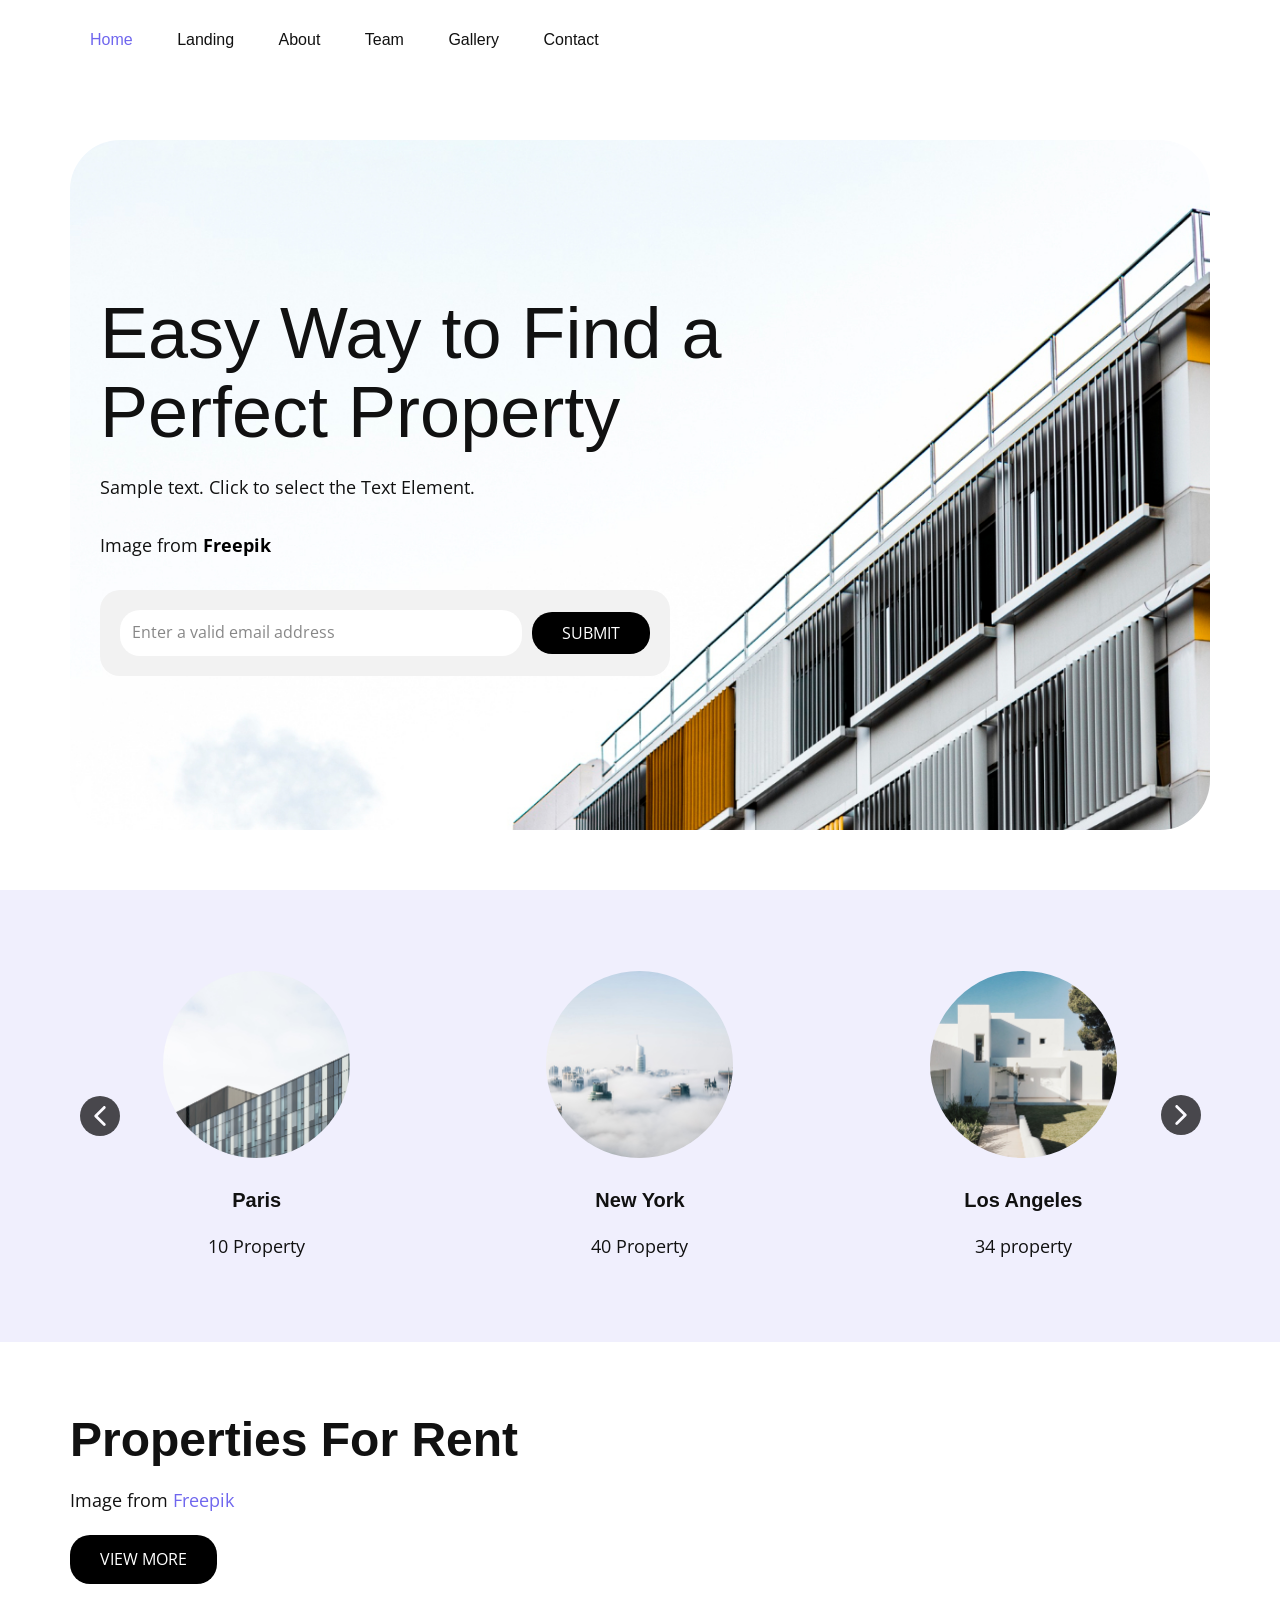
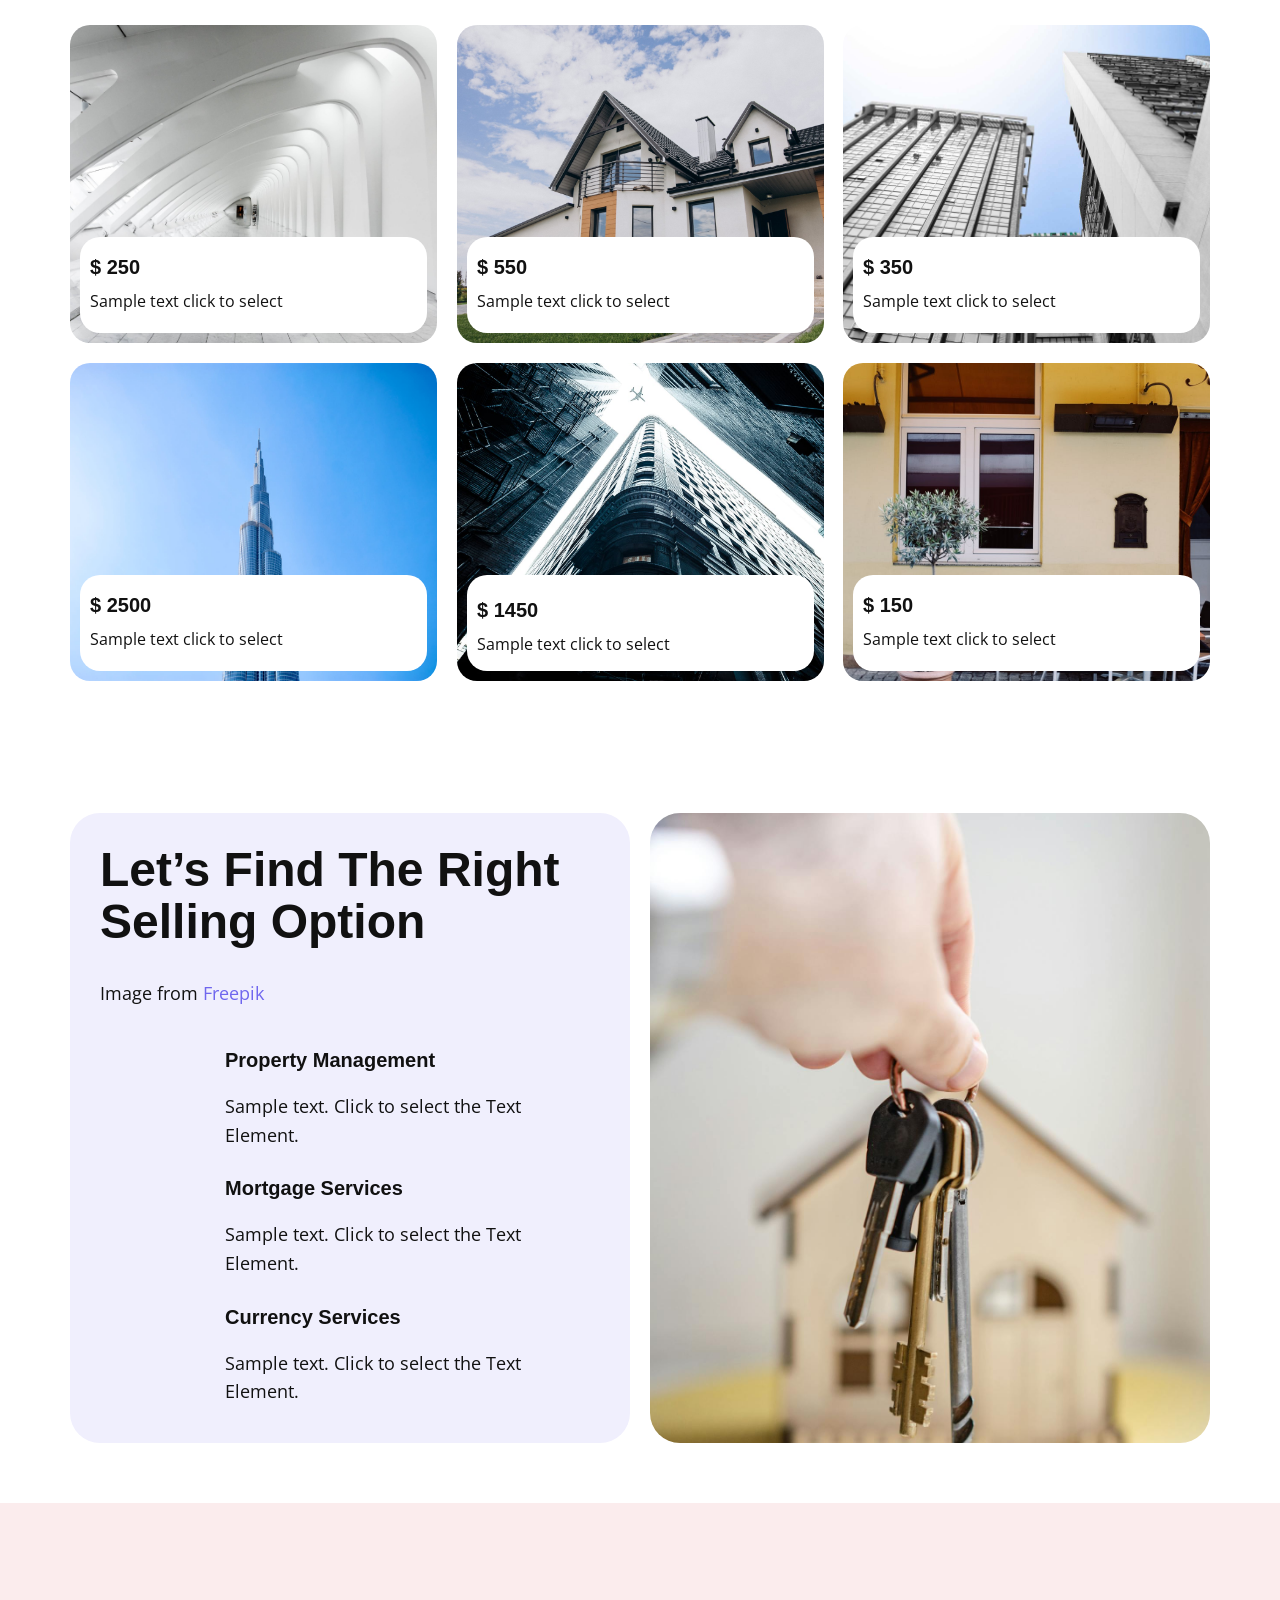
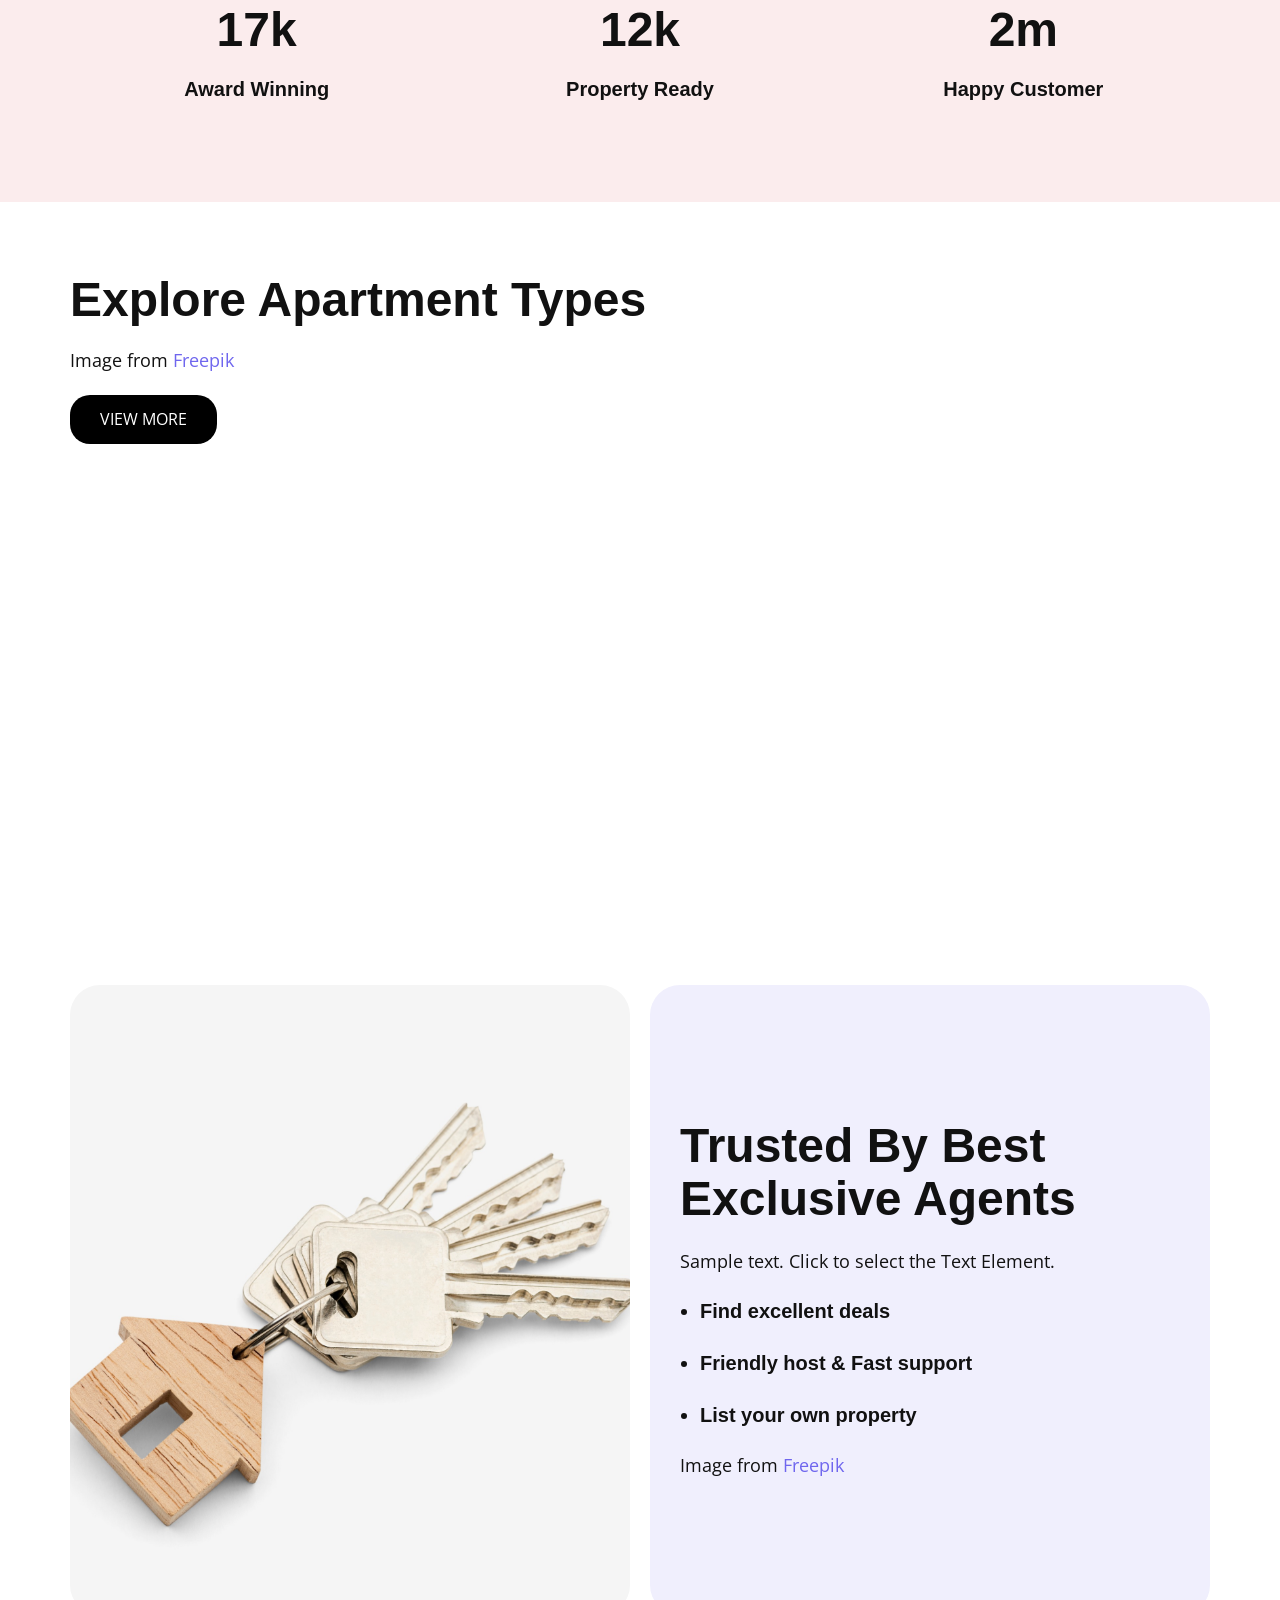
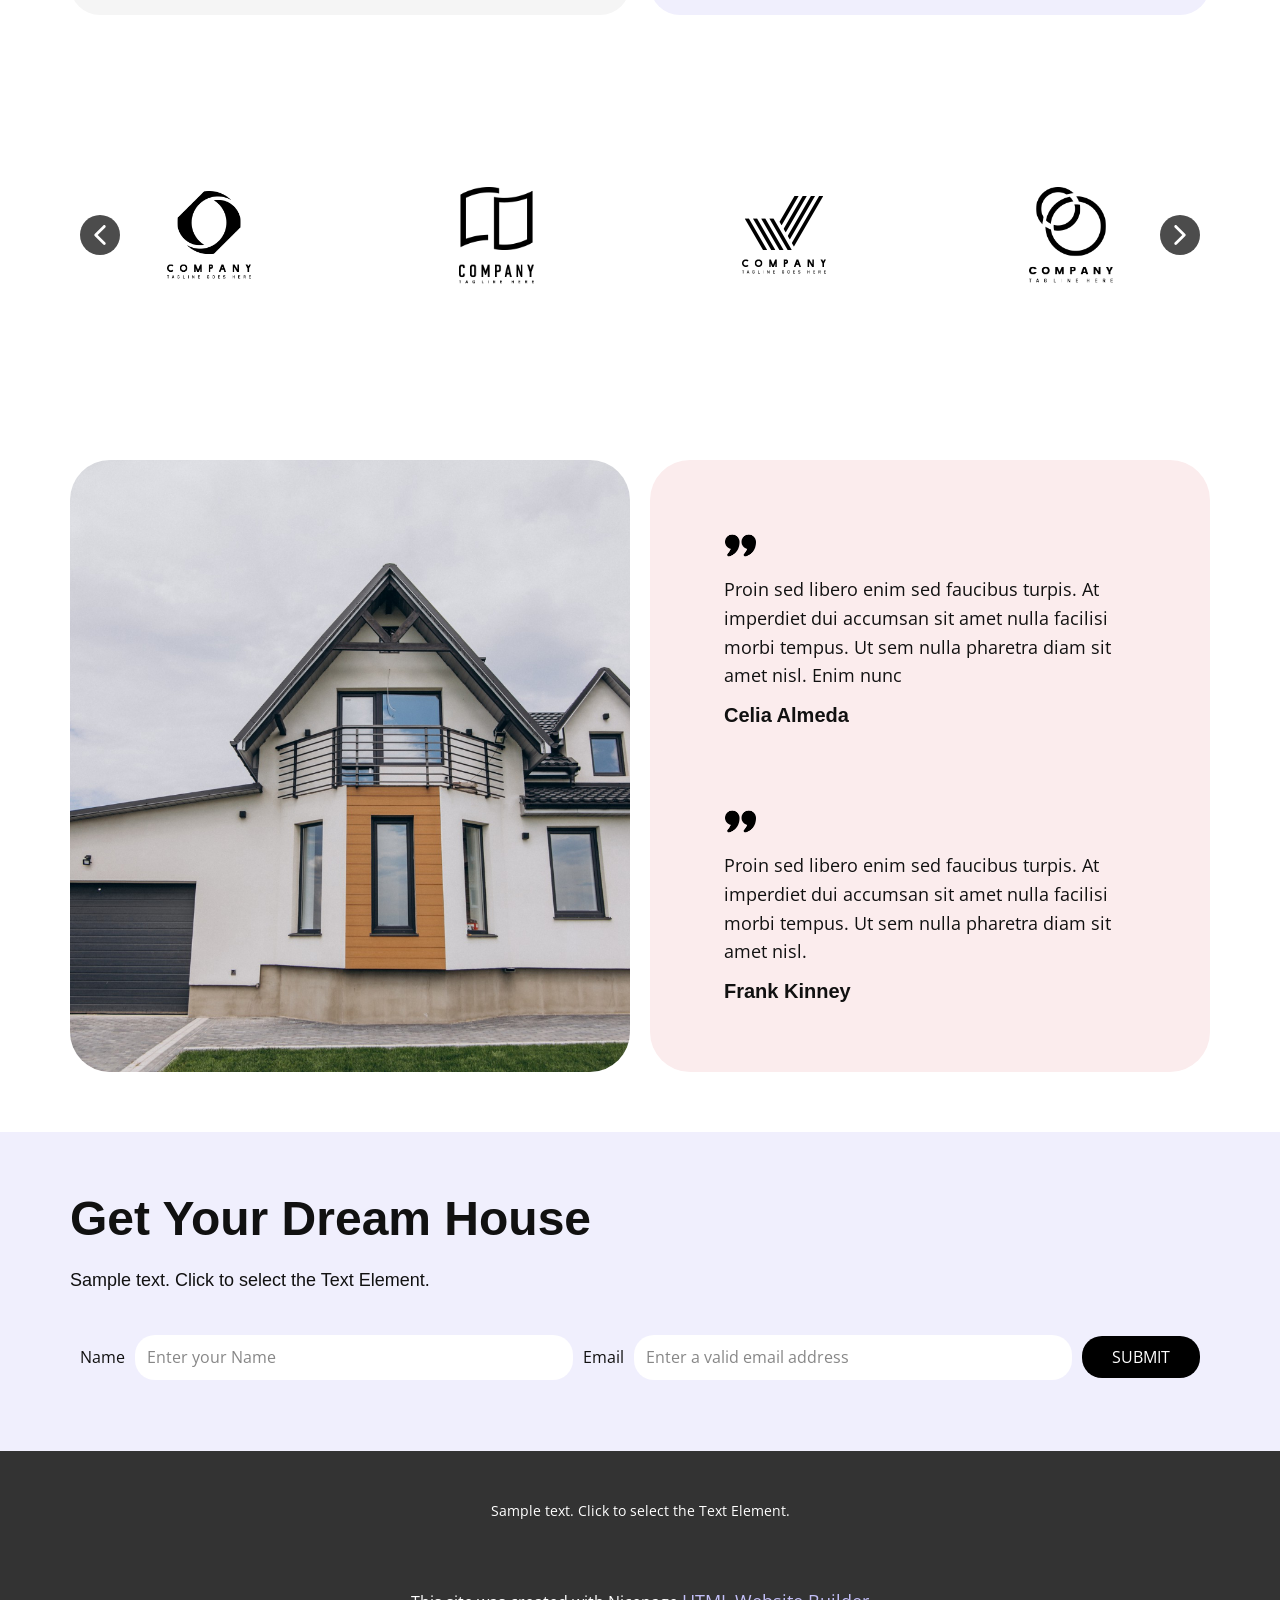
==== index.html @ 51d6edfe "Inital Commit" ====
<!doctype html>
<html style="font-size: 16px" lang="en">
  <head>
    <meta name="viewport" content="width=device-width, initial-scale=1.0" />
    <meta charset="utf-8" />
    <meta
      name="keywords"
      content="​Easy Way to Find a Perfect Property, ​Properties For Rent, ​Let’s Find The Right Selling Option, 20k, 14k, 2m, ​​Explore Apartment Types, ​Trusted By Best Exclusive Agents, ​Get Your Dream House"
    />
    <meta name="description" content="" />
    <title>Home</title>
    <link rel="stylesheet" href="nicepage.css" media="screen" />
    <link rel="stylesheet" href="index.css" media="screen" />
    <script
      class="u-script"
      type="text/javascript"
      src="jquery.js"
      defer=""
    ></script>
    <script
      class="u-script"
      type="text/javascript"
      src="nicepage.js"
      defer=""
    ></script>
    <meta name="generator" content="Nicepage 8.5.1, nicepage.com" />

    <link
      id="u-page-google-font"
      rel="stylesheet"
      href="https://fonts.googleapis.com/css2?display=swap&amp;family=Roboto:ital,wght@0,100;0,200;0,300;0,400;0,500;0,600;0,700;0,800;0,900;1,100;1,200;1,300;1,400;1,500;1,600;1,700;1,800;1,900&amp;family=Open+Sans:ital,wght@0,300;0,400;0,500;0,600;0,700;0,800;1,300;1,400;1,500;1,600;1,700;1,800"
    />
    <script type="application/ld+json">
      {
        "@context": "http://schema.org",
        "@type": "Organization",
        "name": ""
      }
    </script>
    <meta name="theme-color" content="#6f66ee" />
    <meta property="og:title" content="Home" />
    <meta property="og:type" content="website" />
    <meta name="referrer" content="origin" />
    <meta data-intl-tel-input-cdn-path="intlTelInput/" />
  </head>
  <body
    data-home-page="Home.html"
    data-home-page-title="Home"
    data-path-to-root="./"
    data-include-products="false"
    class="u-body u-clearfix u-xl-mode"
    data-lang="en"
  >
    <header
      class="u-clearfix u-container-align-left u-header u-header"
      id="sec-6772"
    >
      <div class="u-clearfix u-sheet u-valign-middle u-sheet-1">
        <nav
          class="u-menu u-menu-one-level u-offcanvas u-menu-1"
          role="navigation"
          aria-label="Menu navigation"
        >
          <div
            class="menu-collapse u-custom-font u-font-ubuntu"
            style="font-size: 1rem; letter-spacing: 0px; font-weight: 700"
          >
            <a
              class="u-button-style u-custom-left-right-menu-spacing u-custom-padding-bottom u-custom-text-hover-color u-custom-top-bottom-menu-spacing u-hamburger-link u-nav-link u-text-active-palette-1-base u-text-hover-palette-2-base"
              href="#"
              tabindex="-1"
              aria-label="Open menu"
              aria-controls="7972"
            >
              <svg class="u-svg-link" viewBox="0 0 24 24">
                <use xlink:href="#menu-hamburger"></use>
              </svg>
              <svg
                class="u-svg-content"
                version="1.1"
                id="menu-hamburger"
                viewBox="0 0 16 16"
                x="0px"
                y="0px"
                xmlns:xlink="http://www.w3.org/1999/xlink"
                xmlns="http://www.w3.org/2000/svg"
              >
                <g>
                  <rect y="1" width="16" height="2"></rect>
                  <rect y="7" width="16" height="2"></rect>
                  <rect y="13" width="16" height="2"></rect>
                </g>
              </svg>
            </a>
          </div>
          <div class="u-custom-menu u-nav-container">
            <ul
              class="u-custom-font u-font-ubuntu u-nav u-unstyled u-nav-1"
              role="menubar"
            >
              <li class="u-nav-item" role="none">
                <a
                  class="u-button-style u-nav-link u-text-active-palette-1-base u-text-hover-palette-1-light-2 u-nav-link-2"
                  href="./index.html"
                  role="menuitem"
                  >Home</a
                >
              </li>
              <li class="u-nav-item" role="none">
                <a
                  class="u-button-style u-nav-link u-text-active-palette-1-base u-text-hover-palette-1-light-2 u-nav-link-2"
                  href="Landing.html"
                  role="menuitem"
                  >Landing</a
                >
              </li>
              <li class="u-nav-item" role="none">
                <a
                  class="u-button-style u-nav-link u-text-active-palette-1-base u-text-hover-palette-1-light-2 u-nav-link-2"
                  href="About.html"
                  role="menuitem"
                  >About</a
                >
              </li>
              <li class="u-nav-item" role="none">
                <a
                  class="u-button-style u-nav-link u-text-active-palette-1-base u-text-hover-palette-1-light-2 u-nav-link-2"
                  href="Team.html"
                  role="menuitem"
                  >Team</a
                >
              </li>
              <li class="u-nav-item" role="none">
                <a
                  class="u-button-style u-nav-link u-text-active-palette-1-base u-text-hover-palette-1-light-2 u-nav-link-2"
                  href="Gallery.html"
                  role="menuitem"
                  >Gallery</a
                >
              </li>
              <li class="u-nav-item" role="none">
                <a
                  class="u-button-style u-nav-link u-text-active-palette-1-base u-text-hover-palette-1-light-2 u-nav-link-2"
                  href="Contact.html"
                  role="menuitem"
                  >Contact</a
                >
              </li>
            </ul>
          </div>
          <div
            class="u-custom-menu u-nav-container-collapse"
            id="7972"
            role="region"
            aria-label="Menu panel"
          >
            <div
              class="u-black u-container-style u-inner-container-layout u-opacity u-opacity-95 u-sidenav"
            >
              <div class="u-inner-container-layout u-sidenav-overflow">
                <div
                  class="u-menu-close"
                  tabindex="-1"
                  aria-label="Close menu"
                ></div>
                <ul
                  class="u-align-center u-nav u-popupmenu-items u-unstyled u-nav-2"
                >
                  <li class="u-nav-item">
                    <a class="u-button-style u-nav-link" href="./index.html"
                      >Home</a
                    >
                  </li>
                  <li class="u-nav-item">
                    <a class="u-button-style u-nav-link" href="Landing.html"
                      >Landing</a
                    >
                  </li>
                  <li class="u-nav-item">
                    <a class="u-button-style u-nav-link" href="About.html"
                      >About</a
                    >
                  </li>
                  <li class="u-nav-item">
                    <a class="u-button-style u-nav-link" href="Team.html"
                      >Team</a
                    >
                  </li>
                  <li class="u-nav-item">
                    <a class="u-button-style u-nav-link" href="Gallery.html"
                      >Gallery</a
                    >
                  </li>
                  <li class="u-nav-item">
                    <a class="u-button-style u-nav-link" href="Contact.html"
                      >Contact</a
                    >
                  </li>
                </ul>
              </div>
            </div>
            <div class="u-black u-menu-overlay u-opacity u-opacity-70"></div>
          </div>
        </nav>
      </div>
    </header>
    <section class="u-clearfix u-container-align-left u-section-1" id="block-1">
      <div
        class="u-clearfix u-sheet u-valign-middle-lg u-valign-middle-xl u-sheet-1"
      >
        <div
          class="u-container-style u-expanded-width u-group u-image u-radius-50 u-shape-round u-image-1"
          data-image-width="1500"
          data-image-height="1071"
          data-animation-name="customAnimationIn"
          data-animation-duration="2000"
        >
          <div class="u-container-layout u-valign-middle u-container-layout-1">
            <h1 class="u-text u-text-1">Easy Way to Find a Perfect Property</h1>
            <p class="u-text u-text-default u-text-2">
              Sample text. Click to select the Text Element.
            </p>
            <p class="u-text u-text-default u-text-3">
              Image from
              <a
                href="https://freepik.com"
                class="u-active-none u-border-none u-btn u-button-link u-button-style u-hover-none u-none u-text-black u-btn-1"
                >Freepik</a
              >
            </p>
            <div class="u-form u-grey-5 u-radius-20 u-form-1">
              <form
                action="https://service.nicepagesrv.com/form/v4/form-process"
                class="u-clearfix u-form-horizontal u-form-spacing-10 u-inner-form"
                source="email"
                name="form"
                style="padding: 20px"
              >
                <div class="u-form-email u-form-group u-label-none">
                  <label for="email-3a86" class="u-label">Email</label>
                  <input
                    type="email"
                    placeholder="Enter a valid email address"
                    id="email-3a86"
                    name="email"
                    class="u-border-none u-input u-input-rectangle u-radius-20"
                    required=""
                  />
                </div>
                <div
                  class="u-align-left u-form-group u-form-submit u-label-none"
                >
                  <a
                    href="#"
                    class="u-black u-border-none u-btn u-btn-submit u-button-style u-btn-2"
                    >Submit</a
                  >
                  <input
                    type="submit"
                    value="submit"
                    class="u-form-control-hidden"
                  />
                </div>
                <div class="u-form-send-message u-form-send-success">
                  Thank you! Your message has been sent.
                </div>
                <div class="u-form-send-error u-form-send-message">
                  Unable to send your message. Please fix errors then try again.
                </div>
                <input type="hidden" value="" name="recaptchaResponse" />
                <input
                  type="hidden"
                  name="formServices"
                  value="bd0cf297-2c8f-965a-3916-5ac35c7f8e2f"
                />
              </form>
            </div>
          </div>
        </div>
      </div>
    </section>
    <section class="u-clearfix u-palette-1-light-3 u-section-2" id="block-2">
      <div class="u-clearfix u-sheet u-sheet-1">
        <div class="u-expanded-width u-layout-horizontal u-list u-list-1">
          <div class="u-repeater u-repeater-1">
            <div
              class="u-container-align-center u-container-style u-list-item u-repeater-item"
            >
              <div
                class="u-container-layout u-similar-container u-valign-middle u-container-layout-1"
              >
                <div
                  class="u-image u-image-circle u-image-1"
                  alt=""
                  data-image-width="2250"
                  data-image-height="1500"
                ></div>
                <h5 class="u-align-center u-text u-text-default u-text-1">
                  Paris
                </h5>
                <p class="u-align-center u-text u-text-default u-text-2">
                  10 Property
                </p>
              </div>
            </div>
            <div
              class="u-container-align-center u-container-style u-list-item u-repeater-item"
            >
              <div
                class="u-container-layout u-similar-container u-valign-middle u-container-layout-2"
              >
                <div
                  class="u-image u-image-circle u-image-2"
                  alt=""
                  data-image-width="2250"
                  data-image-height="1500"
                ></div>
                <h5 class="u-align-center u-text u-text-default u-text-3">
                  New York
                </h5>
                <p class="u-align-center u-text u-text-default u-text-4">
                  40 Property
                </p>
              </div>
            </div>
            <div
              class="u-container-align-center u-container-style u-list-item u-repeater-item"
            >
              <div
                class="u-container-layout u-similar-container u-valign-middle u-container-layout-3"
              >
                <div
                  class="u-image u-image-circle u-image-3"
                  alt=""
                  data-image-width="1500"
                  data-image-height="1500"
                ></div>
                <h5 class="u-align-center u-text u-text-default u-text-5">
                  Los Angeles
                </h5>
                <p class="u-align-center u-text u-text-default u-text-6">
                  34 property
                </p>
              </div>
            </div>
            <div
              class="u-container-align-center u-container-style u-list-item u-repeater-item"
            >
              <div
                class="u-container-layout u-similar-container u-valign-middle u-container-layout-4"
              >
                <div
                  class="u-image u-image-circle u-image-4"
                  alt=""
                  data-image-width="2250"
                  data-image-height="1500"
                ></div>
                <h5 class="u-align-center u-text u-text-default u-text-7">
                  Chicago
                </h5>
                <p class="u-align-center u-text u-text-default u-text-8">
                  20 Property
                </p>
              </div>
            </div>
            <div
              class="u-container-align-center u-container-style u-list-item u-repeater-item"
            >
              <div
                class="u-container-layout u-similar-container u-valign-middle u-container-layout-5"
              >
                <div
                  class="u-image u-image-circle u-image-5"
                  alt=""
                  data-image-width="1006"
                  data-image-height="1500"
                ></div>
                <h5 class="u-align-center u-text u-text-default u-text-9">
                  Verona
                </h5>
                <p class="u-align-center u-text u-text-default u-text-10">
                  60 Property
                </p>
              </div>
            </div>
            <div
              class="u-container-align-center u-container-style u-list-item u-repeater-item"
            >
              <div
                class="u-container-layout u-similar-container u-valign-middle u-container-layout-6"
              >
                <div
                  class="u-image u-image-circle u-image-6"
                  alt=""
                  data-image-width="1200"
                  data-image-height="1500"
                ></div>
                <h5 class="u-align-center u-text u-text-default u-text-11">
                  Tokio
                </h5>
                <p class="u-align-center u-text u-text-default u-text-12">
                  56 Property
                </p>
              </div>
            </div>
            <div
              class="u-container-align-center u-container-style u-list-item u-repeater-item"
            >
              <div
                class="u-container-layout u-similar-container u-valign-middle u-container-layout-7"
              >
                <div
                  class="u-image u-image-circle u-image-7"
                  alt=""
                  data-image-width="2250"
                  data-image-height="1500"
                ></div>
                <h5 class="u-align-center u-text u-text-default u-text-13">
                  Pekin
                </h5>
                <p class="u-align-center u-text u-text-default u-text-14">
                  60 Property
                </p>
              </div>
            </div>
          </div>
          <a
            class="u-absolute-vcenter u-black u-gallery-nav u-gallery-nav-prev u-icon-circle u-opacity u-opacity-70 u-spacing-10 u-gallery-nav-1"
            href="#"
            role="button"
            ><span aria-hidden="true">
              <svg viewBox="0 0 451.847 451.847">
                <path
                  d="M97.141,225.92c0-8.095,3.091-16.192,9.259-22.366L300.689,9.27c12.359-12.359,32.397-12.359,44.751,0
c12.354,12.354,12.354,32.388,0,44.748L173.525,225.92l171.903,171.909c12.354,12.354,12.354,32.391,0,44.744
c-12.354,12.365-32.386,12.365-44.745,0l-194.29-194.281C100.226,242.115,97.141,234.018,97.141,225.92z"
                ></path></svg></span
            ><span class="sr-only">
              <svg viewBox="0 0 451.847 451.847">
                <path
                  d="M97.141,225.92c0-8.095,3.091-16.192,9.259-22.366L300.689,9.27c12.359-12.359,32.397-12.359,44.751,0
c12.354,12.354,12.354,32.388,0,44.748L173.525,225.92l171.903,171.909c12.354,12.354,12.354,32.391,0,44.744
c-12.354,12.365-32.386,12.365-44.745,0l-194.29-194.281C100.226,242.115,97.141,234.018,97.141,225.92z"
                ></path></svg
            ></span>
          </a>
          <a
            class="u-black u-gallery-nav u-gallery-nav-next u-icon-circle u-opacity u-opacity-70 u-spacing-10 u-gallery-nav-2"
            href="#"
            role="button"
            ><span aria-hidden="true">
              <svg viewBox="0 0 451.846 451.847">
                <path
                  d="M345.441,248.292L151.154,442.573c-12.359,12.365-32.397,12.365-44.75,0c-12.354-12.354-12.354-32.391,0-44.744
L278.318,225.92L106.409,54.017c-12.354-12.359-12.354-32.394,0-44.748c12.354-12.359,32.391-12.359,44.75,0l194.287,194.284
c6.177,6.18,9.262,14.271,9.262,22.366C354.708,234.018,351.617,242.115,345.441,248.292z"
                ></path></svg></span
            ><span class="sr-only">
              <svg viewBox="0 0 451.846 451.847">
                <path
                  d="M345.441,248.292L151.154,442.573c-12.359,12.365-32.397,12.365-44.75,0c-12.354-12.354-12.354-32.391,0-44.744
L278.318,225.92L106.409,54.017c-12.354-12.359-12.354-32.394,0-44.748c12.354-12.359,32.391-12.359,44.75,0l194.287,194.284
c6.177,6.18,9.262,14.271,9.262,22.366C354.708,234.018,351.617,242.115,345.441,248.292z"
                ></path></svg
            ></span>
          </a>
        </div>
      </div>
    </section>
    <section class="u-clearfix u-container-align-left u-section-3" id="block-3">
      <div class="u-clearfix u-sheet u-valign-middle u-sheet-1">
        <h2 class="u-align-left u-text u-text-default u-text-1">
          Properties For Rent
        </h2>
        <p class="u-align-left u-text u-text-default u-text-2">
          Image from
          <a
            href="https://freepik.com"
            class="u-active-none u-border-none u-btn u-button-link u-button-style u-hover-none u-none u-text-palette-1-base u-btn-1"
            >Freepik</a
          >
        </p>
        <a href="#" class="u-align-left u-btn u-button-style u-btn-2"
          >view more</a
        >
        <div class="u-expanded-width u-list u-list-1">
          <div class="u-repeater u-repeater-1">
            <div
              class="u-container-style u-image u-image-round u-list-item u-radius-20 u-repeater-item u-image-1"
              data-image-width="2247"
              data-image-height="1500"
              data-animation-name="customAnimationIn"
              data-animation-duration="2000"
            >
              <div
                class="u-container-layout u-similar-container u-valign-bottom u-container-layout-1"
              >
                <div
                  class="u-container-style u-expanded-width u-group u-radius-20 u-shape-round u-white u-group-1"
                >
                  <div
                    class="u-container-layout u-valign-middle u-container-layout-2"
                  >
                    <h5 class="u-text u-text-default u-text-3">$ 250</h5>
                    <p class="u-text u-text-4">Sample text click to select</p>
                  </div>
                </div>
              </div>
            </div>
            <div
              class="u-container-align-center u-container-style u-effect-hover-zoom u-image-round u-list-item u-radius-20 u-repeater-item u-list-item-2"
              data-image-width="1500"
              data-image-height="1000"
              data-animation-name="customAnimationIn"
              data-animation-duration="2000"
            >
              <div class="u-background-effect u-expanded">
                <div
                  class="u-background-effect-image u-expanded u-image u-image-2"
                  data-image-width="1500"
                  data-image-height="1000"
                ></div>
              </div>
              <div
                class="u-container-layout u-similar-container u-valign-bottom u-container-layout-3"
              >
                <div
                  class="u-container-style u-expanded-width u-group u-radius-20 u-shape-round u-white u-group-2"
                >
                  <div
                    class="u-container-layout u-valign-middle u-container-layout-4"
                  >
                    <h5 class="u-text u-text-default u-text-5">$ 550</h5>
                    <p class="u-text u-text-6">Sample text click to select</p>
                  </div>
                </div>
              </div>
            </div>
            <div
              class="u-container-style u-image u-image-round u-list-item u-radius-20 u-repeater-item u-image-3"
              data-image-width="2250"
              data-image-height="1500"
              data-animation-name="customAnimationIn"
              data-animation-duration="2000"
            >
              <div
                class="u-container-layout u-similar-container u-valign-bottom u-container-layout-5"
              >
                <div
                  class="u-container-style u-expanded-width u-group u-radius-20 u-shape-round u-white u-group-3"
                >
                  <div
                    class="u-container-layout u-valign-middle u-container-layout-6"
                  >
                    <h5 class="u-text u-text-default u-text-7">$ 350</h5>
                    <p class="u-text u-text-8">Sample text click to select</p>
                  </div>
                </div>
              </div>
            </div>
            <div
              class="u-container-style u-image u-image-round u-list-item u-radius-20 u-repeater-item u-image-4"
              data-image-width="2250"
              data-image-height="1500"
              data-animation-name="customAnimationIn"
              data-animation-duration="2000"
            >
              <div
                class="u-container-layout u-similar-container u-valign-bottom u-container-layout-7"
              >
                <div
                  class="u-container-style u-expanded-width u-group u-radius-20 u-shape-round u-white u-group-4"
                >
                  <div
                    class="u-container-layout u-valign-middle u-container-layout-8"
                  >
                    <h5 class="u-text u-text-default u-text-9">$ 2500</h5>
                    <p class="u-text u-text-10">Sample text click to select</p>
                  </div>
                </div>
              </div>
            </div>
            <div
              class="u-container-style u-image u-image-round u-list-item u-radius-20 u-repeater-item u-image-5"
              data-image-width="1200"
              data-image-height="1500"
              data-animation-name="customAnimationIn"
              data-animation-duration="2000"
            >
              <div
                class="u-container-layout u-similar-container u-valign-bottom u-container-layout-9"
              >
                <div
                  class="u-container-style u-expanded-width u-group u-radius-20 u-shape-round u-white u-group-5"
                >
                  <div
                    class="u-container-layout u-valign-middle u-container-layout-10"
                  >
                    <h5 class="u-text u-text-default u-text-11">$ 1450</h5>
                    <p class="u-text u-text-12">Sample text click to select</p>
                  </div>
                </div>
              </div>
            </div>
            <div
              class="u-container-style u-image u-image-round u-list-item u-radius-20 u-repeater-item u-image-6"
              data-image-width="1000"
              data-image-height="1500"
              data-animation-name="customAnimationIn"
              data-animation-duration="2000"
            >
              <div
                class="u-container-layout u-similar-container u-valign-bottom u-container-layout-11"
              >
                <div
                  class="u-container-style u-expanded-width u-group u-radius-20 u-shape-round u-white u-group-6"
                >
                  <div
                    class="u-container-layout u-valign-middle u-container-layout-12"
                  >
                    <h5 class="u-text u-text-default u-text-13">$ 150</h5>
                    <p class="u-text u-text-14">Sample text click to select</p>
                  </div>
                </div>
              </div>
            </div>
          </div>
        </div>
      </div>
    </section>
    <section
      class="u-clearfix u-container-align-center u-section-4"
      id="block-4"
    >
      <div class="u-clearfix u-sheet u-valign-middle u-sheet-1">
        <div
          class="u-clearfix u-expanded-width u-gutter-20 u-layout-wrap u-layout-wrap-1"
        >
          <div class="u-layout">
            <div class="u-layout-row">
              <div
                class="u-container-style u-layout-cell u-palette-1-light-3 u-radius-40 u-shape-round u-size-30 u-layout-cell-1"
              >
                <div
                  class="u-container-layout u-valign-bottom u-container-layout-1"
                >
                  <h2 class="u-text u-text-default u-text-1">
                    Let’s Find The Right Selling Option
                  </h2>
                  <p class="u-text u-text-default u-text-2">
                    Image from
                    <a
                      href="https://freepik.com"
                      class="u-active-none u-border-none u-btn u-button-link u-button-style u-hover-none u-none u-text-palette-1-base u-btn-1"
                      >Freepik</a
                    >
                  </p>
                  <div class="u-expanded-width u-list u-list-1">
                    <div class="u-repeater u-repeater-1">
                      <div
                        class="u-container-style u-list-item u-repeater-item"
                      >
                        <div
                          class="u-container-layout u-similar-container u-container-layout-2"
                        >
                          <span
                            class="u-align-left u-icon u-icon-circle u-palette-1-light-2 u-text-white u-icon-1"
                            data-animation-name="customAnimationIn"
                            data-animation-duration="2000"
                            ><svg
                              class="u-svg-link"
                              preserveAspectRatio="xMidYMin slice"
                              viewBox="0 0 54 54"
                              style=""
                            >
                              <use xlink:href="#svg-da1d"></use></svg
                            ><svg
                              class="u-svg-content"
                              viewBox="0 0 54 54"
                              x="0px"
                              y="0px"
                              id="svg-da1d"
                              style="enable-background: new 0 0 54 54"
                            >
                              <g>
                                <path
                                  d="M27,8c-9.374,0-17,7.626-17,17c0,7.112,4.391,13.412,11,15.9V50c0,0.553,0.447,1,1,1h1v2c0,0.553,0.447,1,1,1h6
		c0.553,0,1-0.447,1-1v-2h1c0.553,0,1-0.447,1-1v-9.1c6.609-2.488,11-8.788,11-15.9C44,15.626,36.374,8,27,8z M30,49
		c-0.553,0-1,0.447-1,1v2h-4v-2c0-0.553-0.447-1-1-1h-1v-5h8v5H30z M31.688,39.242C31.277,39.377,31,39.761,31,40.192V42h-8v-1.808
		c0-0.432-0.277-0.815-0.688-0.95C16.145,37.214,12,31.49,12,25c0-8.271,6.729-15,15-15s15,6.729,15,15
		C42,31.49,37.855,37.214,31.688,39.242z"
                                ></path>
                                <path
                                  d="M27,6c0.553,0,1-0.447,1-1V1c0-0.553-0.447-1-1-1s-1,0.447-1,1v4C26,5.553,26.447,6,27,6z"
                                ></path>
                                <path
                                  d="M51,24h-4c-0.553,0-1,0.447-1,1s0.447,1,1,1h4c0.553,0,1-0.447,1-1S51.553,24,51,24z"
                                ></path>
                                <path
                                  d="M7,24H3c-0.553,0-1,0.447-1,1s0.447,1,1,1h4c0.553,0,1-0.447,1-1S7.553,24,7,24z"
                                ></path>
                                <path
                                  d="M43.264,7.322l-2.828,2.828c-0.391,0.391-0.391,1.023,0,1.414c0.195,0.195,0.451,0.293,0.707,0.293
		s0.512-0.098,0.707-0.293l2.828-2.828c0.391-0.391,0.391-1.023,0-1.414S43.654,6.932,43.264,7.322z"
                                ></path>
                                <path
                                  d="M12.15,38.436l-2.828,2.828c-0.391,0.391-0.391,1.023,0,1.414c0.195,0.195,0.451,0.293,0.707,0.293
		s0.512-0.098,0.707-0.293l2.828-2.828c0.391-0.391,0.391-1.023,0-1.414S12.541,38.045,12.15,38.436z"
                                ></path>
                                <path
                                  d="M41.85,38.436c-0.391-0.391-1.023-0.391-1.414,0s-0.391,1.023,0,1.414l2.828,2.828c0.195,0.195,0.451,0.293,0.707,0.293
		s0.512-0.098,0.707-0.293c0.391-0.391,0.391-1.023,0-1.414L41.85,38.436z"
                                ></path>
                                <path
                                  d="M12.15,11.564c0.195,0.195,0.451,0.293,0.707,0.293s0.512-0.098,0.707-0.293c0.391-0.391,0.391-1.023,0-1.414l-2.828-2.828
		c-0.391-0.391-1.023-0.391-1.414,0s-0.391,1.023,0,1.414L12.15,11.564z"
                                ></path>
                                <path
                                  d="M27,13c-6.617,0-12,5.383-12,12c0,0.553,0.447,1,1,1s1-0.447,1-1c0-5.514,4.486-10,10-10c0.553,0,1-0.447,1-1
		S27.553,13,27,13z"
                                ></path>
                              </g></svg
                          ></span>
                          <h5
                            class="u-text u-text-default-lg u-text-default-md u-text-default-xl u-text-3"
                          >
                            Property Management
                          </h5>
                          <p
                            class="u-text u-text-default-lg u-text-default-md u-text-default-xl u-text-4"
                          >
                            Sample text. Click to select the Text Element.
                          </p>
                        </div>
                      </div>
                      <div
                        class="u-container-align-left u-container-style u-list-item u-repeater-item"
                      >
                        <div
                          class="u-container-layout u-similar-container u-container-layout-3"
                        >
                          <span
                            class="u-align-left u-icon u-icon-circle u-palette-1-light-2 u-text-white u-icon-2"
                            data-animation-name="customAnimationIn"
                            data-animation-duration="2000"
                            ><svg
                              class="u-svg-link"
                              preserveAspectRatio="xMidYMin slice"
                              viewBox="0 0 54 54"
                              style=""
                            >
                              <use xlink:href="#svg-3d64"></use></svg
                            ><svg
                              class="u-svg-content"
                              viewBox="0 0 54 54"
                              x="0px"
                              y="0px"
                              id="svg-3d64"
                              style="enable-background: new 0 0 54 54"
                            >
                              <g>
                                <path
                                  d="M51.22,21h-5.052c-0.812,0-1.481-0.447-1.792-1.197s-0.153-1.54,0.42-2.114l3.572-3.571
		c0.525-0.525,0.814-1.224,0.814-1.966c0-0.743-0.289-1.441-0.814-1.967l-4.553-4.553c-1.05-1.05-2.881-1.052-3.933,0l-3.571,3.571
		c-0.574,0.573-1.366,0.733-2.114,0.421C33.447,9.313,33,8.644,33,7.832V2.78C33,1.247,31.753,0,30.22,0H23.78
		C22.247,0,21,1.247,21,2.78v5.052c0,0.812-0.447,1.481-1.197,1.792c-0.748,0.313-1.54,0.152-2.114-0.421l-3.571-3.571
		c-1.052-1.052-2.883-1.05-3.933,0l-4.553,4.553c-0.525,0.525-0.814,1.224-0.814,1.967c0,0.742,0.289,1.44,0.814,1.966l3.572,3.571
		c0.573,0.574,0.73,1.364,0.42,2.114S8.644,21,7.832,21H2.78C1.247,21,0,22.247,0,23.78v6.439C0,31.753,1.247,33,2.78,33h5.052
		c0.812,0,1.481,0.447,1.792,1.197s0.153,1.54-0.42,2.114l-3.572,3.571c-0.525,0.525-0.814,1.224-0.814,1.966
		c0,0.743,0.289,1.441,0.814,1.967l4.553,4.553c1.051,1.051,2.881,1.053,3.933,0l3.571-3.572c0.574-0.573,1.363-0.731,2.114-0.42
		c0.75,0.311,1.197,0.98,1.197,1.792v5.052c0,1.533,1.247,2.78,2.78,2.78h6.439c1.533,0,2.78-1.247,2.78-2.78v-5.052
		c0-0.812,0.447-1.481,1.197-1.792c0.751-0.312,1.54-0.153,2.114,0.42l3.571,3.572c1.052,1.052,2.883,1.05,3.933,0l4.553-4.553
		c0.525-0.525,0.814-1.224,0.814-1.967c0-0.742-0.289-1.44-0.814-1.966l-3.572-3.571c-0.573-0.574-0.73-1.364-0.42-2.114
		S45.356,33,46.168,33h5.052c1.533,0,2.78-1.247,2.78-2.78V23.78C54,22.247,52.753,21,51.22,21z M52,30.22
		C52,30.65,51.65,31,51.22,31h-5.052c-1.624,0-3.019,0.932-3.64,2.432c-0.622,1.5-0.295,3.146,0.854,4.294l3.572,3.571
		c0.305,0.305,0.305,0.8,0,1.104l-4.553,4.553c-0.304,0.304-0.799,0.306-1.104,0l-3.571-3.572c-1.149-1.149-2.794-1.474-4.294-0.854
		c-1.5,0.621-2.432,2.016-2.432,3.64v5.052C31,51.65,30.65,52,30.22,52H23.78C23.35,52,23,51.65,23,51.22v-5.052
		c0-1.624-0.932-3.019-2.432-3.64c-0.503-0.209-1.021-0.311-1.533-0.311c-1.014,0-1.997,0.4-2.761,1.164l-3.571,3.572
		c-0.306,0.306-0.801,0.304-1.104,0l-4.553-4.553c-0.305-0.305-0.305-0.8,0-1.104l3.572-3.571c1.148-1.148,1.476-2.794,0.854-4.294
		C10.851,31.932,9.456,31,7.832,31H2.78C2.35,31,2,30.65,2,30.22V23.78C2,23.35,2.35,23,2.78,23h5.052
		c1.624,0,3.019-0.932,3.64-2.432c0.622-1.5,0.295-3.146-0.854-4.294l-3.572-3.571c-0.305-0.305-0.305-0.8,0-1.104l4.553-4.553
		c0.304-0.305,0.799-0.305,1.104,0l3.571,3.571c1.147,1.147,2.792,1.476,4.294,0.854C22.068,10.851,23,9.456,23,7.832V2.78
		C23,2.35,23.35,2,23.78,2h6.439C30.65,2,31,2.35,31,2.78v5.052c0,1.624,0.932,3.019,2.432,3.64
		c1.502,0.622,3.146,0.294,4.294-0.854l3.571-3.571c0.306-0.305,0.801-0.305,1.104,0l4.553,4.553c0.305,0.305,0.305,0.8,0,1.104
		l-3.572,3.571c-1.148,1.148-1.476,2.794-0.854,4.294c0.621,1.5,2.016,2.432,3.64,2.432h5.052C51.65,23,52,23.35,52,23.78V30.22z"
                                ></path>
                                <path
                                  d="M27,18c-4.963,0-9,4.037-9,9s4.037,9,9,9s9-4.037,9-9S31.963,18,27,18z M27,34c-3.859,0-7-3.141-7-7s3.141-7,7-7
		s7,3.141,7,7S30.859,34,27,34z"
                                ></path>
                              </g></svg
                          ></span>
                          <h5
                            class="u-text u-text-default-lg u-text-default-md u-text-default-xl u-text-5"
                          >
                            Mortgage Services
                          </h5>
                          <p
                            class="u-text u-text-default-lg u-text-default-md u-text-default-xl u-text-6"
                          >
                            Sample text. Click to select the Text Element.
                          </p>
                        </div>
                      </div>
                      <div
                        class="u-container-align-left u-container-style u-list-item u-repeater-item"
                      >
                        <div
                          class="u-container-layout u-similar-container u-container-layout-4"
                        >
                          <span
                            class="u-align-left u-icon u-icon-circle u-palette-1-light-2 u-text-white u-icon-3"
                            data-animation-name="customAnimationIn"
                            data-animation-duration="2000"
                            ><svg
                              class="u-svg-link"
                              preserveAspectRatio="xMidYMin slice"
                              viewBox="0 0 60 60"
                              style=""
                            >
                              <use xlink:href="#svg-13e3"></use></svg
                            ><svg
                              class="u-svg-content"
                              viewBox="0 0 60 60"
                              x="0px"
                              y="0px"
                              id="svg-13e3"
                              style="enable-background: new 0 0 60 60"
                            >
                              <path
                                d="M55.014,45.389l-9.553-4.776C44.56,40.162,44,39.256,44,38.248v-3.381c0.229-0.28,0.47-0.599,0.719-0.951
	c1.239-1.75,2.232-3.698,2.954-5.799C49.084,27.47,50,26.075,50,24.5v-4c0-0.963-0.36-1.896-1-2.625v-5.319
	c0.056-0.55,0.276-3.824-2.092-6.525C44.854,3.688,41.521,2.5,37,2.5s-7.854,1.188-9.908,3.53c-1.435,1.637-1.918,3.481-2.064,4.805
	C23.314,9.949,21.294,9.5,19,9.5c-10.389,0-10.994,8.855-11,9v4.579c-0.648,0.706-1,1.521-1,2.33v3.454
	c0,1.079,0.483,2.085,1.311,2.765c0.825,3.11,2.854,5.46,3.644,6.285v2.743c0,0.787-0.428,1.509-1.171,1.915l-6.653,4.173
	C1.583,48.134,0,50.801,0,53.703V57.5h14h2h44v-4.043C60,50.019,58.089,46.927,55.014,45.389z M14,53.262V55.5H2v-1.797
	c0-2.17,1.184-4.164,3.141-5.233l6.652-4.173c1.333-0.727,2.161-2.121,2.161-3.641v-3.591l-0.318-0.297
	c-0.026-0.024-2.683-2.534-3.468-5.955l-0.091-0.396l-0.342-0.22C9.275,29.899,9,29.4,9,28.863v-3.454
	c0-0.36,0.245-0.788,0.671-1.174L10,23.938l-0.002-5.38C10.016,18.271,10.537,11.5,19,11.5c2.393,0,4.408,0.553,6,1.644v4.731
	c-0.64,0.729-1,1.662-1,2.625v4c0,0.304,0.035,0.603,0.101,0.893c0.027,0.116,0.081,0.222,0.118,0.334
	c0.055,0.168,0.099,0.341,0.176,0.5c0.001,0.002,0.002,0.003,0.003,0.005c0.256,0.528,0.629,1,1.099,1.377
	c0.005,0.019,0.011,0.036,0.016,0.054c0.06,0.229,0.123,0.457,0.191,0.68l0.081,0.261c0.014,0.046,0.031,0.093,0.046,0.139
	c0.035,0.108,0.069,0.215,0.105,0.321c0.06,0.175,0.123,0.356,0.196,0.553c0.031,0.082,0.065,0.156,0.097,0.237
	c0.082,0.209,0.164,0.411,0.25,0.611c0.021,0.048,0.039,0.1,0.06,0.147l0.056,0.126c0.026,0.058,0.053,0.11,0.079,0.167
	c0.098,0.214,0.194,0.421,0.294,0.621c0.016,0.032,0.031,0.067,0.047,0.099c0.063,0.125,0.126,0.243,0.189,0.363
	c0.108,0.206,0.214,0.4,0.32,0.588c0.052,0.092,0.103,0.182,0.154,0.269c0.144,0.246,0.281,0.472,0.414,0.682
	c0.029,0.045,0.057,0.092,0.085,0.135c0.242,0.375,0.452,0.679,0.626,0.916c0.046,0.063,0.086,0.117,0.125,0.17
	c0.022,0.029,0.052,0.071,0.071,0.097v3.309c0,0.968-0.528,1.856-1.377,2.32l-2.646,1.443l-0.461-0.041l-0.188,0.395l-5.626,3.069
	C15.801,46.924,14,49.958,14,53.262z M58,55.5H16v-2.238c0-2.571,1.402-4.934,3.659-6.164l8.921-4.866
	C30.073,41.417,31,39.854,31,38.155v-4.018v-0.001l-0.194-0.232l-0.038-0.045c-0.002-0.003-0.064-0.078-0.165-0.21
	c-0.006-0.008-0.012-0.016-0.019-0.024c-0.053-0.069-0.115-0.152-0.186-0.251c-0.001-0.002-0.002-0.003-0.003-0.005
	c-0.149-0.207-0.336-0.476-0.544-0.8c-0.005-0.007-0.009-0.015-0.014-0.022c-0.098-0.153-0.202-0.32-0.308-0.497
	c-0.008-0.013-0.016-0.026-0.024-0.04c-0.226-0.379-0.466-0.808-0.705-1.283c0,0-0.001-0.001-0.001-0.002
	c-0.127-0.255-0.254-0.523-0.378-0.802l0,0c-0.017-0.039-0.035-0.077-0.052-0.116h0c-0.055-0.125-0.11-0.256-0.166-0.391
	c-0.02-0.049-0.04-0.1-0.06-0.15c-0.052-0.131-0.105-0.263-0.161-0.414c-0.102-0.272-0.198-0.556-0.29-0.849l-0.055-0.178
	c-0.006-0.02-0.013-0.04-0.019-0.061c-0.094-0.316-0.184-0.639-0.26-0.971l-0.091-0.396l-0.341-0.22
	C26.346,25.803,26,25.176,26,24.5v-4c0-0.561,0.238-1.084,0.67-1.475L27,18.728V12.5v-0.354l-0.027-0.021
	c-0.034-0.722,0.009-2.935,1.623-4.776C30.253,5.458,33.081,4.5,37,4.5c3.905,0,6.727,0.951,8.386,2.828
	c1.947,2.201,1.625,5.017,1.623,5.041L47,18.728l0.33,0.298C47.762,19.416,48,19.939,48,20.5v4c0,0.873-0.572,1.637-1.422,1.899
	l-0.498,0.153l-0.16,0.495c-0.669,2.081-1.622,4.003-2.834,5.713c-0.297,0.421-0.586,0.794-0.837,1.079L42,34.123v4.125
	c0,1.77,0.983,3.361,2.566,4.153l9.553,4.776C56.513,48.374,58,50.78,58,53.457V55.5z"
                              ></path></svg
                          ></span>
                          <h5
                            class="u-text u-text-default-lg u-text-default-md u-text-default-xl u-text-7"
                          >
                            Currency Services
                          </h5>
                          <p
                            class="u-text u-text-default-lg u-text-default-md u-text-default-xl u-text-8"
                          >
                            Sample text. Click to select the Text Element.
                          </p>
                        </div>
                      </div>
                    </div>
                  </div>
                </div>
              </div>
              <div
                class="u-container-align-center u-container-style u-image u-image-round u-layout-cell u-radius-40 u-size-30 u-image-1"
                data-image-width="1280"
                data-image-height="1920"
                data-animation-name="customAnimationIn"
                data-animation-duration="2000"
              >
                <div class="u-container-layout u-container-layout-5"></div>
              </div>
            </div>
          </div>
        </div>
      </div>
    </section>
    <section
      class="u-clearfix u-container-align-center u-palette-2-light-3 u-section-5"
      id="block-5"
    >
      <div class="u-clearfix u-sheet u-valign-middle u-sheet-1">
        <div class="u-expanded-width u-list u-list-1">
          <div class="u-repeater u-repeater-1">
            <div
              class="u-container-align-center u-container-style u-list-item u-repeater-item"
            >
              <div
                class="u-container-layout u-similar-container u-valign-middle u-container-layout-1"
              >
                <h2
                  class="u-align-center u-text u-text-1"
                  data-animation-name="counter"
                  data-animation-event="scroll"
                  data-animation-duration="3000"
                >
                  20k
                </h2>
                <h5 class="u-align-center u-text u-text-2">Award Winning</h5>
              </div>
            </div>
            <div
              class="u-container-align-center u-container-style u-list-item u-repeater-item"
            >
              <div
                class="u-container-layout u-similar-container u-valign-middle u-container-layout-2"
              >
                <h2
                  class="u-align-center u-text u-text-3"
                  data-animation-name="counter"
                  data-animation-event="scroll"
                  data-animation-duration="3000"
                >
                  14k
                </h2>
                <h5 class="u-align-center u-text u-text-4">Property Ready</h5>
              </div>
            </div>
            <div
              class="u-container-align-center u-container-style u-list-item u-repeater-item"
            >
              <div
                class="u-container-layout u-similar-container u-valign-middle u-container-layout-3"
              >
                <h2
                  class="u-align-center u-text u-text-5"
                  data-animation-name="counter"
                  data-animation-event="scroll"
                  data-animation-duration="3000"
                >
                  2m
                </h2>
                <h5 class="u-align-center u-text u-text-6">Happy Customer</h5>
              </div>
            </div>
          </div>
        </div>
      </div>
    </section>
    <section class="u-clearfix u-container-align-left u-section-6" id="block-6">
      <div class="u-clearfix u-sheet u-valign-middle u-sheet-1">
        <h2 class="u-align-left u-text u-text-default u-text-1">
          Explore Apartment Types
        </h2>
        <p class="u-align-left u-text u-text-default u-text-2">
          Image from
          <a
            href="https://freepik.com"
            class="u-active-none u-border-none u-btn u-button-link u-button-style u-hover-none u-none u-text-palette-1-base u-btn-1"
            >Freepik</a
          >
        </p>
        <a href="#" class="u-align-left u-btn u-button-style u-btn-2"
          >view more</a
        >
        <div class="u-expanded-width u-list u-list-1">
          <div class="u-repeater u-repeater-1">
            <div
              class="u-container-align-center u-container-style u-list-item u-palette-1-light-3 u-radius-20 u-repeater-item u-list-item-1"
              data-animation-name="customAnimationIn"
              data-animation-duration="2000"
            >
              <div
                class="u-container-layout u-similar-container u-valign-top-xl u-container-layout-1"
              >
                <img
                  class="u-expanded-width-lg u-expanded-width-md u-image u-image-round u-radius-20 u-image-1"
                  src="images/pexels-photo-532568.jpeg"
                  data-image-width="2250"
                  data-image-height="1500"
                />
                <h5
                  class="u-align-center-sm u-align-center-xs u-text u-text-default u-text-3"
                >
                  Office
                </h5>
              </div>
            </div>
            <div
              class="u-container-align-center u-container-style u-list-item u-palette-1-light-3 u-radius-20 u-repeater-item u-list-item-2"
              data-animation-name="customAnimationIn"
              data-animation-duration="2000"
            >
              <div
                class="u-container-layout u-similar-container u-valign-top-xl u-container-layout-2"
              >
                <img
                  class="u-expanded-width-lg u-expanded-width-md u-image u-image-round u-radius-20 u-image-2"
                  src="images/house-isolated-field1.jpg"
                  data-image-width="1500"
                  data-image-height="1000"
                />
                <h5
                  class="u-align-center-sm u-align-center-xs u-text u-text-default u-text-4"
                >
                  House
                </h5>
              </div>
            </div>
            <div
              class="u-container-align-center u-container-style u-list-item u-palette-1-light-3 u-radius-20 u-repeater-item u-list-item-3"
              data-animation-name="customAnimationIn"
              data-animation-duration="2000"
            >
              <div
                class="u-container-layout u-similar-container u-valign-top-xl u-container-layout-3"
              >
                <img
                  class="u-expanded-width-lg u-expanded-width-md u-image u-image-round u-radius-20 u-image-3"
                  src="images/low-angle-shot-facade-white-modern-building-blue-clear-sky.jpg"
                  data-image-width="1500"
                  data-image-height="997"
                />
                <h5
                  class="u-align-center-sm u-align-center-xs u-text u-text-default u-text-5"
                >
                  Appartments
                </h5>
              </div>
            </div>
          </div>
        </div>
      </div>
    </section>
    <section class="u-clearfix u-container-align-left u-section-7" id="block-7">
      <div class="u-clearfix u-sheet u-valign-middle u-sheet-1">
        <div
          class="u-clearfix u-expanded-width u-gutter-20 u-layout-wrap u-layout-wrap-1"
        >
          <div class="u-layout">
            <div class="u-layout-row">
              <div
                class="u-container-align-center u-container-style u-image u-image-round u-layout-cell u-radius-40 u-size-30 u-image-1"
                data-image-width="4000"
                data-image-height="4000"
                data-animation-name="customAnimationIn"
                data-animation-duration="2000"
              >
                <div class="u-container-layout u-container-layout-1"></div>
              </div>
              <div
                class="u-container-style u-layout-cell u-palette-1-light-3 u-radius-40 u-shape-round u-size-30 u-layout-cell-2"
              >
                <div
                  class="u-container-layout u-valign-middle u-container-layout-2"
                >
                  <h2 class="u-align-left u-text u-text-default u-text-1">
                    Trusted By Best Exclusive Agents
                  </h2>
                  <p class="u-align-left u-text u-text-2">
                    Sample text. Click to select the Text Element.
                  </p>
                  <ul
                    class="u-align-left u-custom-font u-font-ubuntu u-spacing-20 u-text u-text-3"
                  >
                    <li>Find excellent deals</li>
                    <li>Friendly host &amp; Fast support</li>
                    <li>List your own property</li>
                  </ul>
                  <p class="u-align-left u-text u-text-4">
                    Image from
                    <a
                      href="https://freepik.com"
                      class="u-active-none u-border-none u-btn u-button-link u-button-style u-hover-none u-none u-text-palette-1-base u-btn-1"
                      >Freepik</a
                    >
                  </p>
                </div>
              </div>
            </div>
          </div>
        </div>
      </div>
    </section>
    <section
      class="u-align-center u-clearfix u-container-align-center u-section-8"
      id="block-8"
    >
      <div class="u-clearfix u-sheet u-sheet-1">
        <div class="u-expanded-width u-layout-horizontal u-list u-list-1">
          <div class="u-repeater u-repeater-1">
            <div
              class="u-align-center u-container-align-center u-container-style u-list-item u-repeater-item"
            >
              <div
                class="u-container-layout u-similar-container u-valign-middle u-container-layout-1"
              >
                <img
                  class="u-image u-image-contain u-image-default u-preserve-proportions u-image-1"
                  src="images/black-logo-1.png"
                  alt=""
                  data-image-width="151"
                  data-image-height="158"
                />
              </div>
            </div>
            <div
              class="u-align-center u-container-align-center u-container-style u-list-item u-repeater-item"
            >
              <div
                class="u-container-layout u-similar-container u-valign-middle u-container-layout-2"
              >
                <img
                  class="u-image u-image-contain u-image-default u-preserve-proportions u-image-2"
                  src="images/black-logo-2_150.png"
                  alt=""
                  data-image-width="116"
                  data-image-height="150"
                />
              </div>
            </div>
            <div
              class="u-align-center u-container-align-center u-container-style u-list-item u-repeater-item"
            >
              <div
                class="u-container-layout u-similar-container u-valign-middle u-container-layout-3"
              >
                <img
                  class="u-image u-image-contain u-image-default u-preserve-proportions u-image-3"
                  src="images/black-logo-3.png"
                  alt=""
                  data-image-width="168"
                  data-image-height="156"
                />
              </div>
            </div>
            <div
              class="u-align-center u-container-align-center u-container-style u-list-item u-repeater-item"
            >
              <div
                class="u-container-layout u-similar-container u-valign-middle u-container-layout-4"
              >
                <img
                  class="u-image u-image-contain u-image-default u-preserve-proportions u-image-4"
                  src="images/black-logo-4.png"
                  alt=""
                  data-image-width="134"
                  data-image-height="154"
                />
              </div>
            </div>
            <div
              class="u-align-center u-container-align-center u-container-style u-list-item u-repeater-item"
            >
              <div
                class="u-container-layout u-similar-container u-valign-middle u-container-layout-5"
              >
                <img
                  class="u-image u-image-contain u-image-default u-preserve-proportions u-image-5"
                  src="images/black-logo-5.png"
                  alt=""
                  data-image-width="142"
                  data-image-height="155"
                />
              </div>
            </div>
            <div
              class="u-align-center u-container-align-center u-container-style u-list-item u-repeater-item"
            >
              <div
                class="u-container-layout u-similar-container u-valign-middle u-container-layout-6"
              >
                <img
                  class="u-image u-image-contain u-image-default u-preserve-proportions u-image-6"
                  src="images/black-logo-6.png"
                  alt=""
                  data-image-width="131"
                  data-image-height="171"
                />
              </div>
            </div>
            <div
              class="u-align-center u-container-align-center u-container-style u-list-item u-repeater-item"
            >
              <div
                class="u-container-layout u-similar-container u-valign-middle u-container-layout-7"
              >
                <img
                  class="u-image u-image-contain u-image-default u-preserve-proportions u-image-7"
                  src="images/black-logo-8_150.png"
                  alt=""
                  data-image-width="148"
                  data-image-height="150"
                />
              </div>
            </div>
          </div>
          <a
            class="u-absolute-vcenter u-black u-gallery-nav u-gallery-nav-prev u-icon-circle u-opacity u-opacity-70 u-spacing-10 u-text-white u-gallery-nav-1"
            href="#"
            role="button"
            ><span aria-hidden="true">
              <svg viewBox="0 0 451.847 451.847">
                <path
                  d="M97.141,225.92c0-8.095,3.091-16.192,9.259-22.366L300.689,9.27c12.359-12.359,32.397-12.359,44.751,0
c12.354,12.354,12.354,32.388,0,44.748L173.525,225.92l171.903,171.909c12.354,12.354,12.354,32.391,0,44.744
c-12.354,12.365-32.386,12.365-44.745,0l-194.29-194.281C100.226,242.115,97.141,234.018,97.141,225.92z"
                ></path></svg></span
            ><span class="sr-only">
              <svg viewBox="0 0 451.847 451.847">
                <path
                  d="M97.141,225.92c0-8.095,3.091-16.192,9.259-22.366L300.689,9.27c12.359-12.359,32.397-12.359,44.751,0
c12.354,12.354,12.354,32.388,0,44.748L173.525,225.92l171.903,171.909c12.354,12.354,12.354,32.391,0,44.744
c-12.354,12.365-32.386,12.365-44.745,0l-194.29-194.281C100.226,242.115,97.141,234.018,97.141,225.92z"
                ></path></svg
            ></span>
          </a>
          <a
            class="u-absolute-vcenter u-black u-gallery-nav u-gallery-nav-next u-icon-circle u-opacity u-opacity-70 u-spacing-10 u-text-white u-gallery-nav-2"
            href="#"
            role="button"
            ><span aria-hidden="true">
              <svg viewBox="0 0 451.846 451.847">
                <path
                  d="M345.441,248.292L151.154,442.573c-12.359,12.365-32.397,12.365-44.75,0c-12.354-12.354-12.354-32.391,0-44.744
L278.318,225.92L106.409,54.017c-12.354-12.359-12.354-32.394,0-44.748c12.354-12.359,32.391-12.359,44.75,0l194.287,194.284
c6.177,6.18,9.262,14.271,9.262,22.366C354.708,234.018,351.617,242.115,345.441,248.292z"
                ></path></svg></span
            ><span class="sr-only">
              <svg viewBox="0 0 451.846 451.847">
                <path
                  d="M345.441,248.292L151.154,442.573c-12.359,12.365-32.397,12.365-44.75,0c-12.354-12.354-12.354-32.391,0-44.744
L278.318,225.92L106.409,54.017c-12.354-12.359-12.354-32.394,0-44.748c12.354-12.359,32.391-12.359,44.75,0l194.287,194.284
c6.177,6.18,9.262,14.271,9.262,22.366C354.708,234.018,351.617,242.115,345.441,248.292z"
                ></path></svg
            ></span>
          </a>
        </div>
      </div>
    </section>
    <section
      class="u-clearfix u-container-align-left u-white u-section-9"
      id="block-9"
    >
      <div
        class="u-clearfix u-sheet u-valign-middle-lg u-valign-middle-xl u-sheet-1"
      >
        <div
          class="u-clearfix u-expanded-width u-gutter-20 u-layout-wrap u-layout-wrap-1"
        >
          <div class="u-layout">
            <div class="u-layout-row">
              <div
                class="u-container-align-center u-container-style u-image u-image-round u-layout-cell u-radius-50 u-size-30 u-image-1"
                data-image-width="1500"
                data-image-height="1000"
                data-animation-name="customAnimationIn"
                data-animation-duration="2000"
              >
                <div class="u-container-layout u-container-layout-1"></div>
              </div>
              <div
                class="u-container-style u-layout-cell u-palette-2-light-3 u-radius-50 u-shape-round u-size-30 u-layout-cell-2"
              >
                <div
                  class="u-container-layout u-valign-middle u-container-layout-2"
                >
                  <div
                    class="u-expanded-width-md u-expanded-width-sm u-expanded-width-xs u-layout-grid u-list u-list-1"
                  >
                    <div class="u-repeater u-repeater-1">
                      <div
                        class="u-container-align-left u-container-style u-list-item u-repeater-item u-shape-rectangle"
                      >
                        <div
                          class="u-container-layout u-similar-container u-valign-middle u-container-layout-3"
                        >
                          <span
                            class="u-align-left u-file-icon u-icon u-text-black u-icon-1"
                            ><img src="images/4338295-038f51b9.png" alt=""
                          /></span>
                          <p class="u-align-left u-text u-text-1">
                            Proin sed libero enim sed faucibus turpis. At
                            imperdiet dui accumsan sit amet nulla facilisi morbi
                            tempus. Ut sem nulla pharetra diam sit amet nisl.
                            Enim nunc
                          </p>
                          <h5 class="u-align-left u-text u-text-2">
                            Celia Almeda
                          </h5>
                        </div>
                      </div>
                      <div
                        class="u-container-align-left u-container-style u-list-item u-repeater-item u-shape-rectangle"
                      >
                        <div
                          class="u-container-layout u-similar-container u-valign-middle u-container-layout-4"
                        >
                          <span
                            class="u-align-left u-file-icon u-icon u-text-black u-icon-2"
                            ><img src="images/4338295-038f51b9.png" alt=""
                          /></span>
                          <p class="u-align-left u-text u-text-3">
                            Proin sed libero enim sed faucibus turpis. At
                            imperdiet dui accumsan sit amet nulla facilisi morbi
                            tempus. Ut sem nulla pharetra diam sit amet
                            nisl.&nbsp;
                          </p>
                          <h5 class="u-align-left u-text u-text-4">
                            Frank Kinney
                          </h5>
                        </div>
                      </div>
                    </div>
                  </div>
                </div>
              </div>
            </div>
          </div>
        </div>
      </div>
    </section>
    <section
      class="u-clearfix u-container-align-left u-palette-1-light-3 u-section-10"
      id="block-10"
    >
      <div class="u-clearfix u-sheet u-valign-middle u-sheet-1">
        <h2 class="u-align-left u-text u-text-default u-text-1">
          Get Your Dream House
        </h2>
        <p
          class="u-align-left u-custom-font u-font-ubuntu u-text u-text-default u-text-2"
        >
          Sample text. Click to select the Text Element.
        </p>
        <div class="u-expanded-width u-form u-form-1">
          <form
            action="https://service.nicepagesrv.com/form/v4/form-process"
            class="u-clearfix u-form-horizontal u-form-spacing-10 u-inner-form"
            source="email"
            name="form-1"
            style="padding: 10px"
          >
            <div class="u-form-group u-form-name">
              <label for="name-5361" class="u-label">Name</label>
              <input
                type="text"
                placeholder="Enter your Name"
                id="name-5361"
                name="name"
                class="u-border-none u-input u-input-rectangle u-radius-20"
                required=""
              />
            </div>
            <div class="u-form-email u-form-group">
              <label for="email-5361" class="u-label">Email</label>
              <input
                type="email"
                placeholder="Enter a valid email address"
                id="email-5361"
                name="email"
                class="u-border-none u-input u-input-rectangle u-radius-20"
                required=""
              />
            </div>
            <div class="u-align-left u-form-group u-form-submit">
              <a href="#" class="u-btn u-btn-submit u-button-style">Submit</a>
              <input
                type="submit"
                value="submit"
                class="u-form-control-hidden"
              />
            </div>
            <div class="u-form-send-message u-form-send-success">
              Thank you! Your message has been sent.
            </div>
            <div class="u-form-send-error u-form-send-message">
              Unable to send your message. Please fix errors then try again.
            </div>
            <input type="hidden" value="" name="recaptchaResponse" />
            <input
              type="hidden"
              name="formServices"
              value="bd0cf297-2c8f-965a-3916-5ac35c7f8e2f"
            />
          </form>
        </div>
      </div>
    </section>

    <footer
      class="u-align-center u-clearfix u-container-align-center u-footer u-grey-80 u-footer"
      id="sec-6200"
    >
      <div class="u-clearfix u-sheet u-sheet-1">
        <p class="u-small-text u-text u-text-variant u-text-1">
          Sample text. Click to select the Text Element.
        </p>
      </div>
    </footer>
    <section class="u-backlink u-clearfix u-grey-80">
      This site was created with Nicepage
      <a href="https://nicepage.com/html-website-builder"
        >HTML Website Builder</a
      >
    </section>
  </body>
</html>
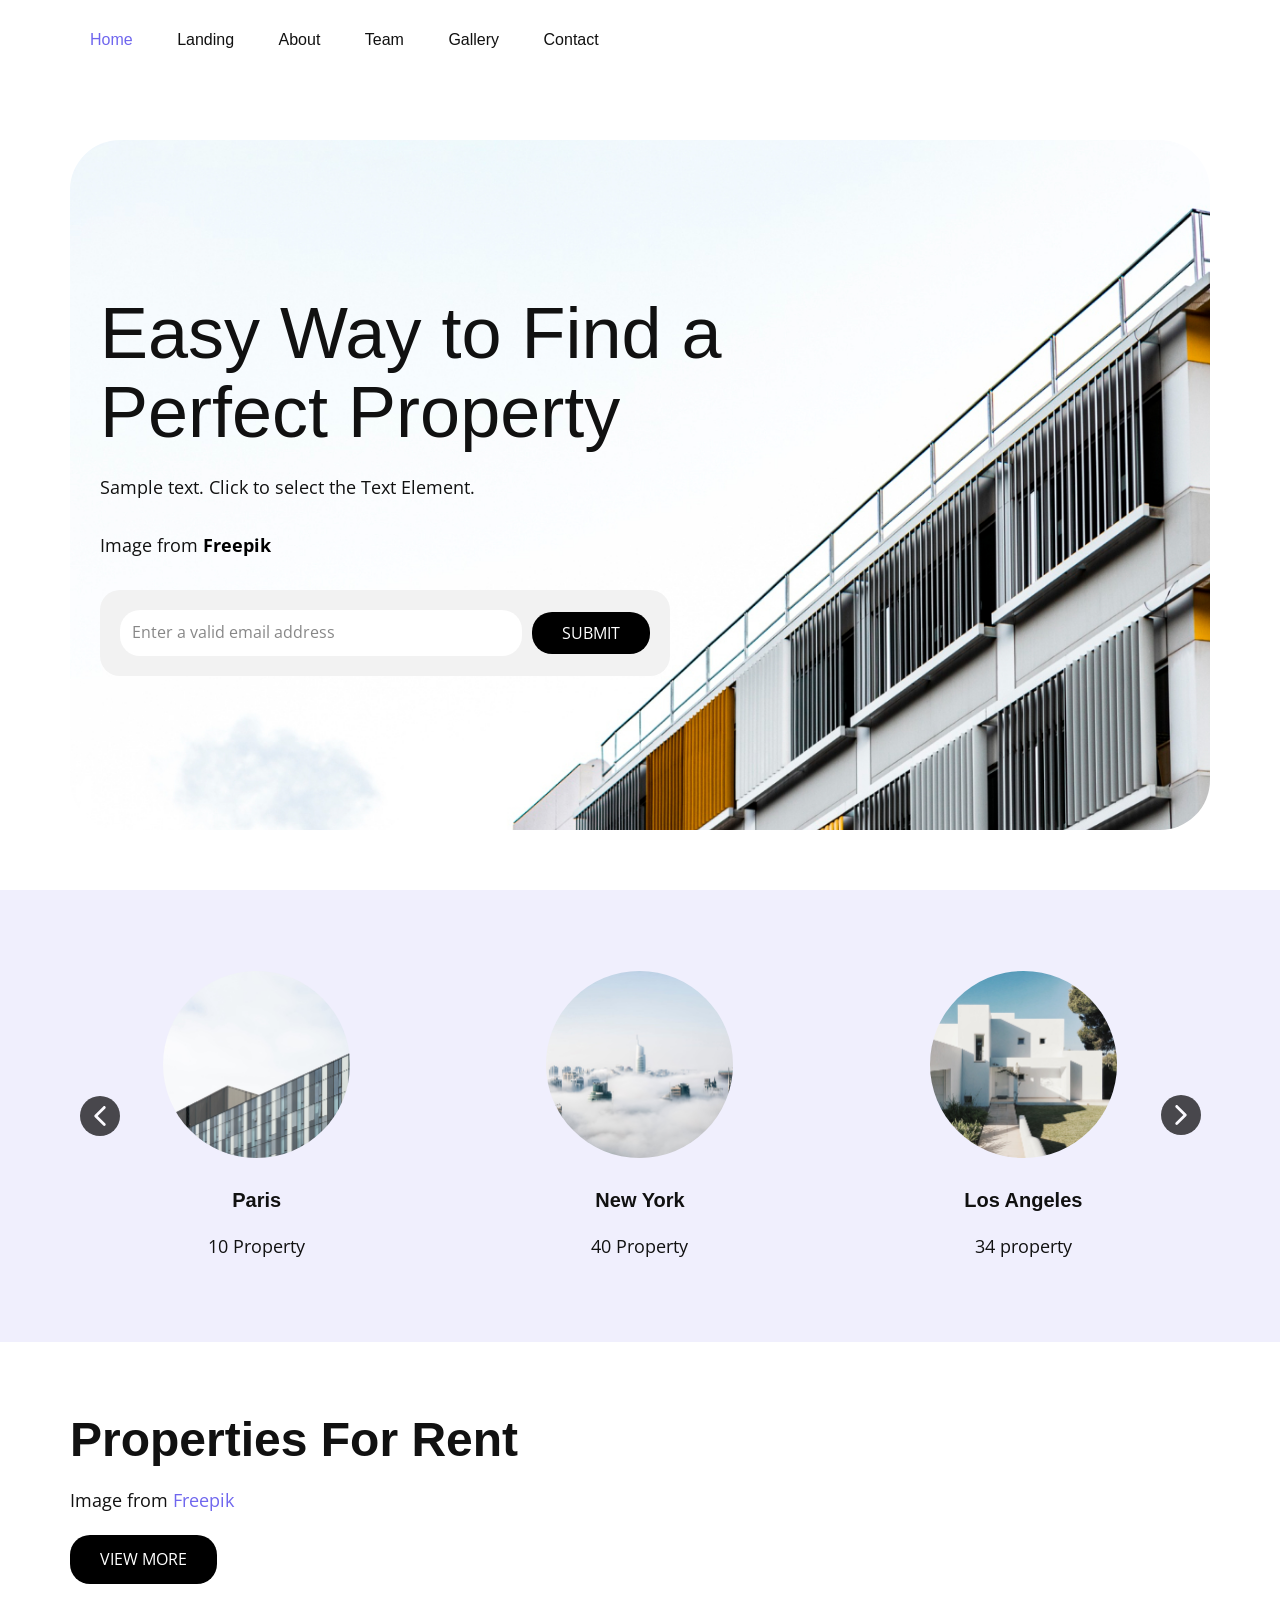
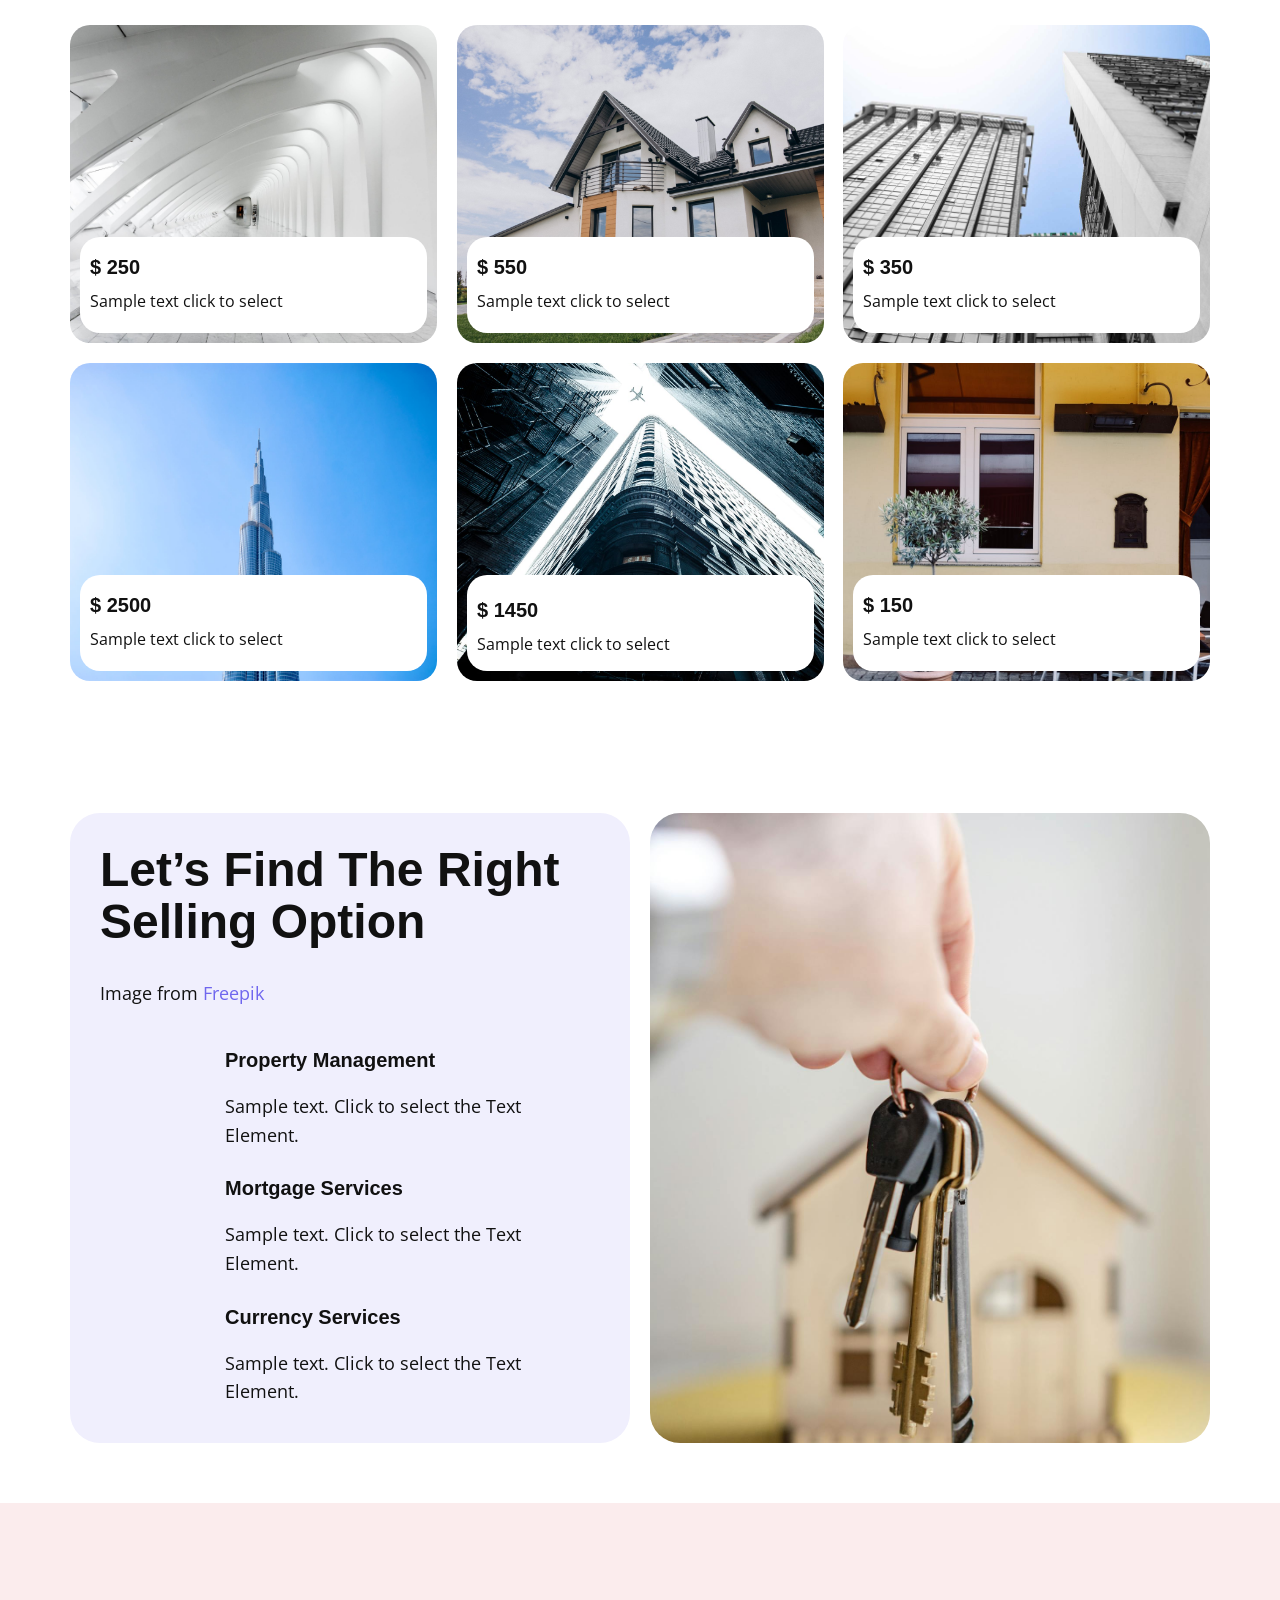
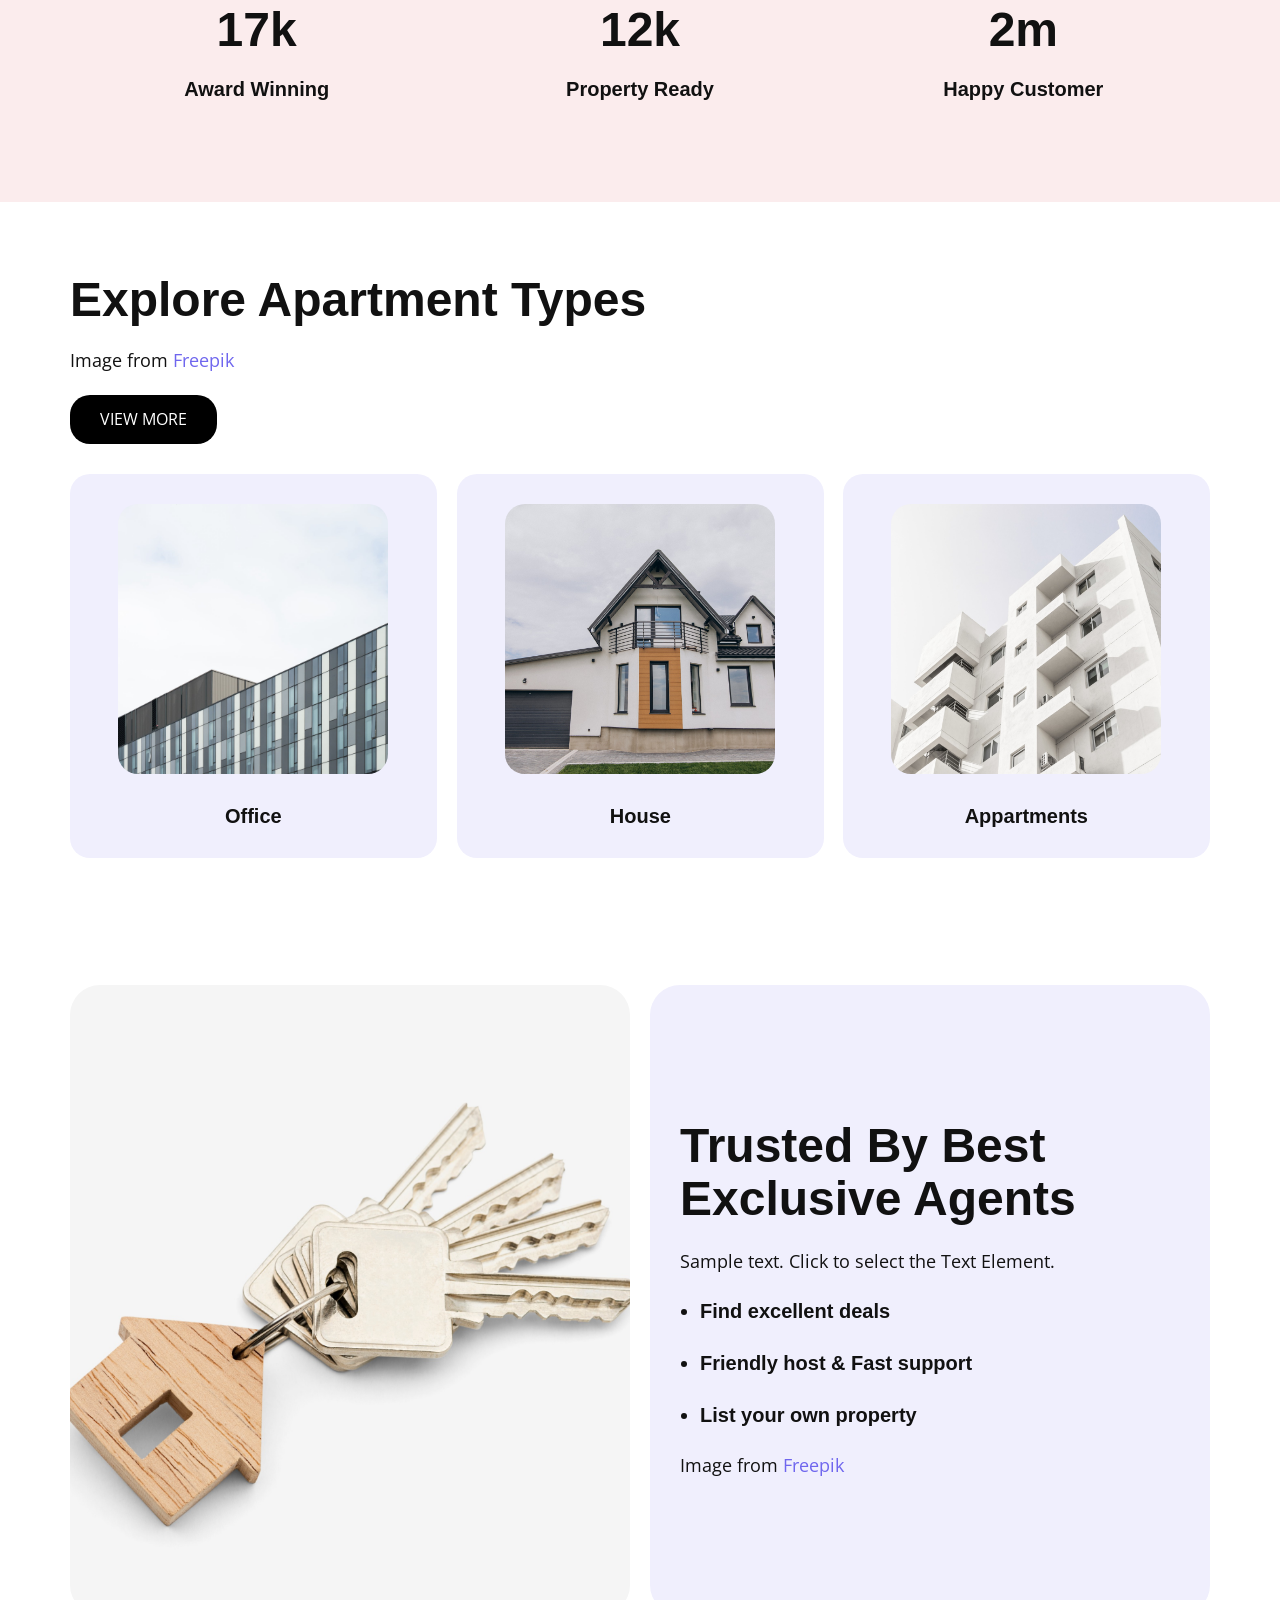
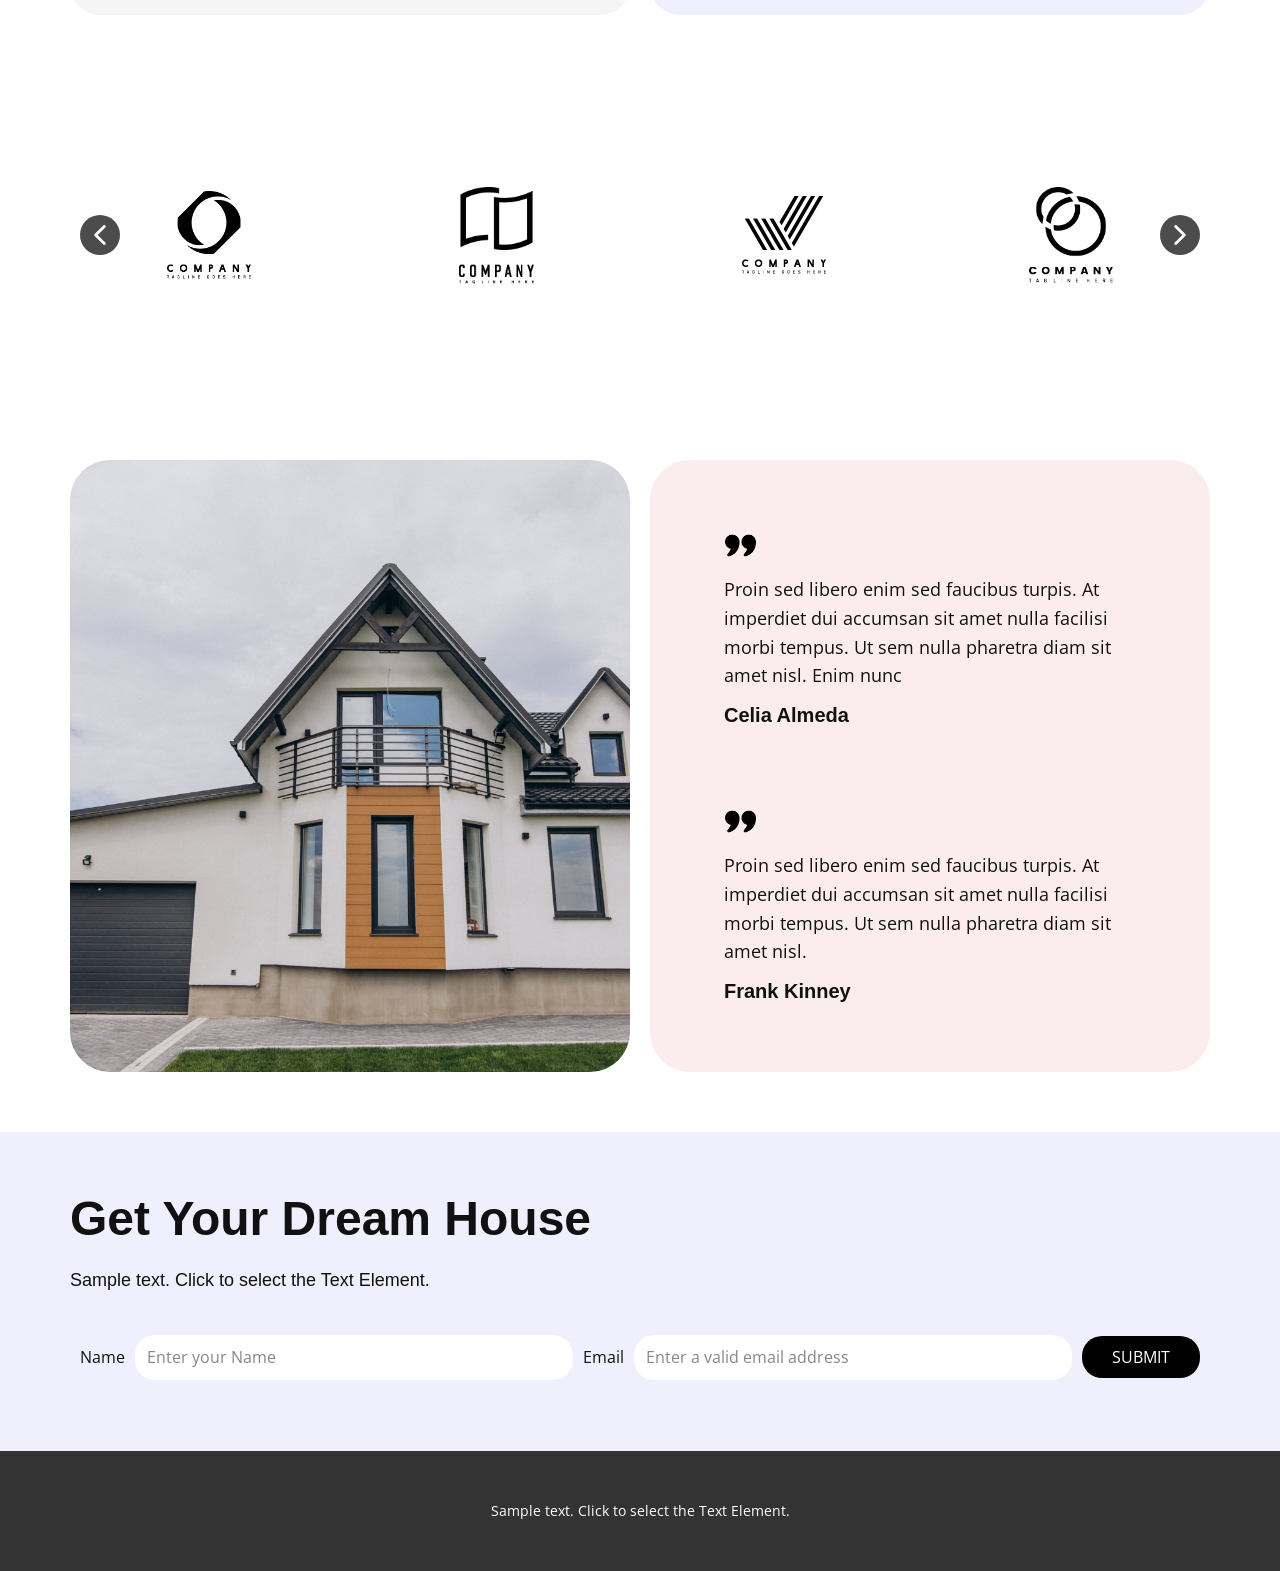
==== commit 64b12e73: "Remove footer" ====
--- a/index.html
+++ b/index.html
@@ -1404,11 +1404,5 @@
         </p>
       </div>
     </footer>
-    <section class="u-backlink u-clearfix u-grey-80">
-      This site was created with Nicepage
-      <a href="https://nicepage.com/html-website-builder"
-        >HTML Website Builder</a
-      >
-    </section>
   </body>
 </html>
